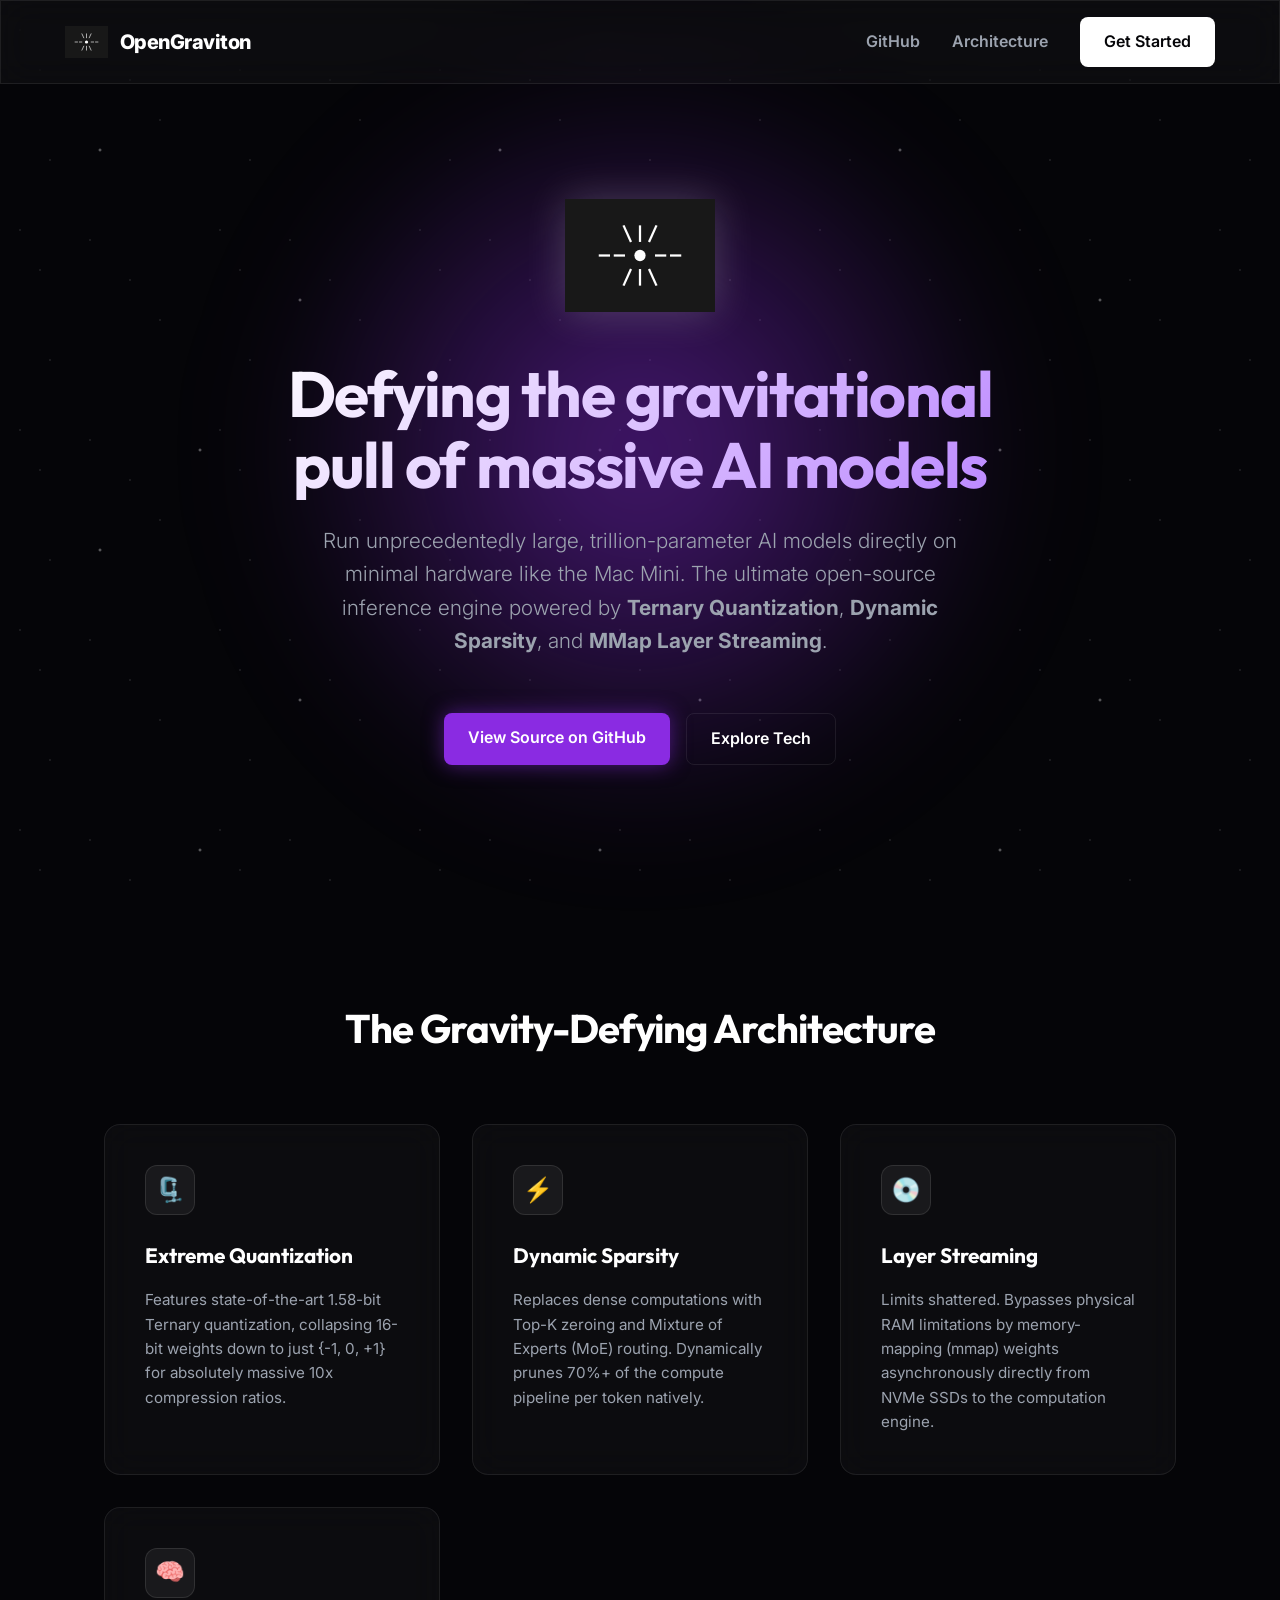
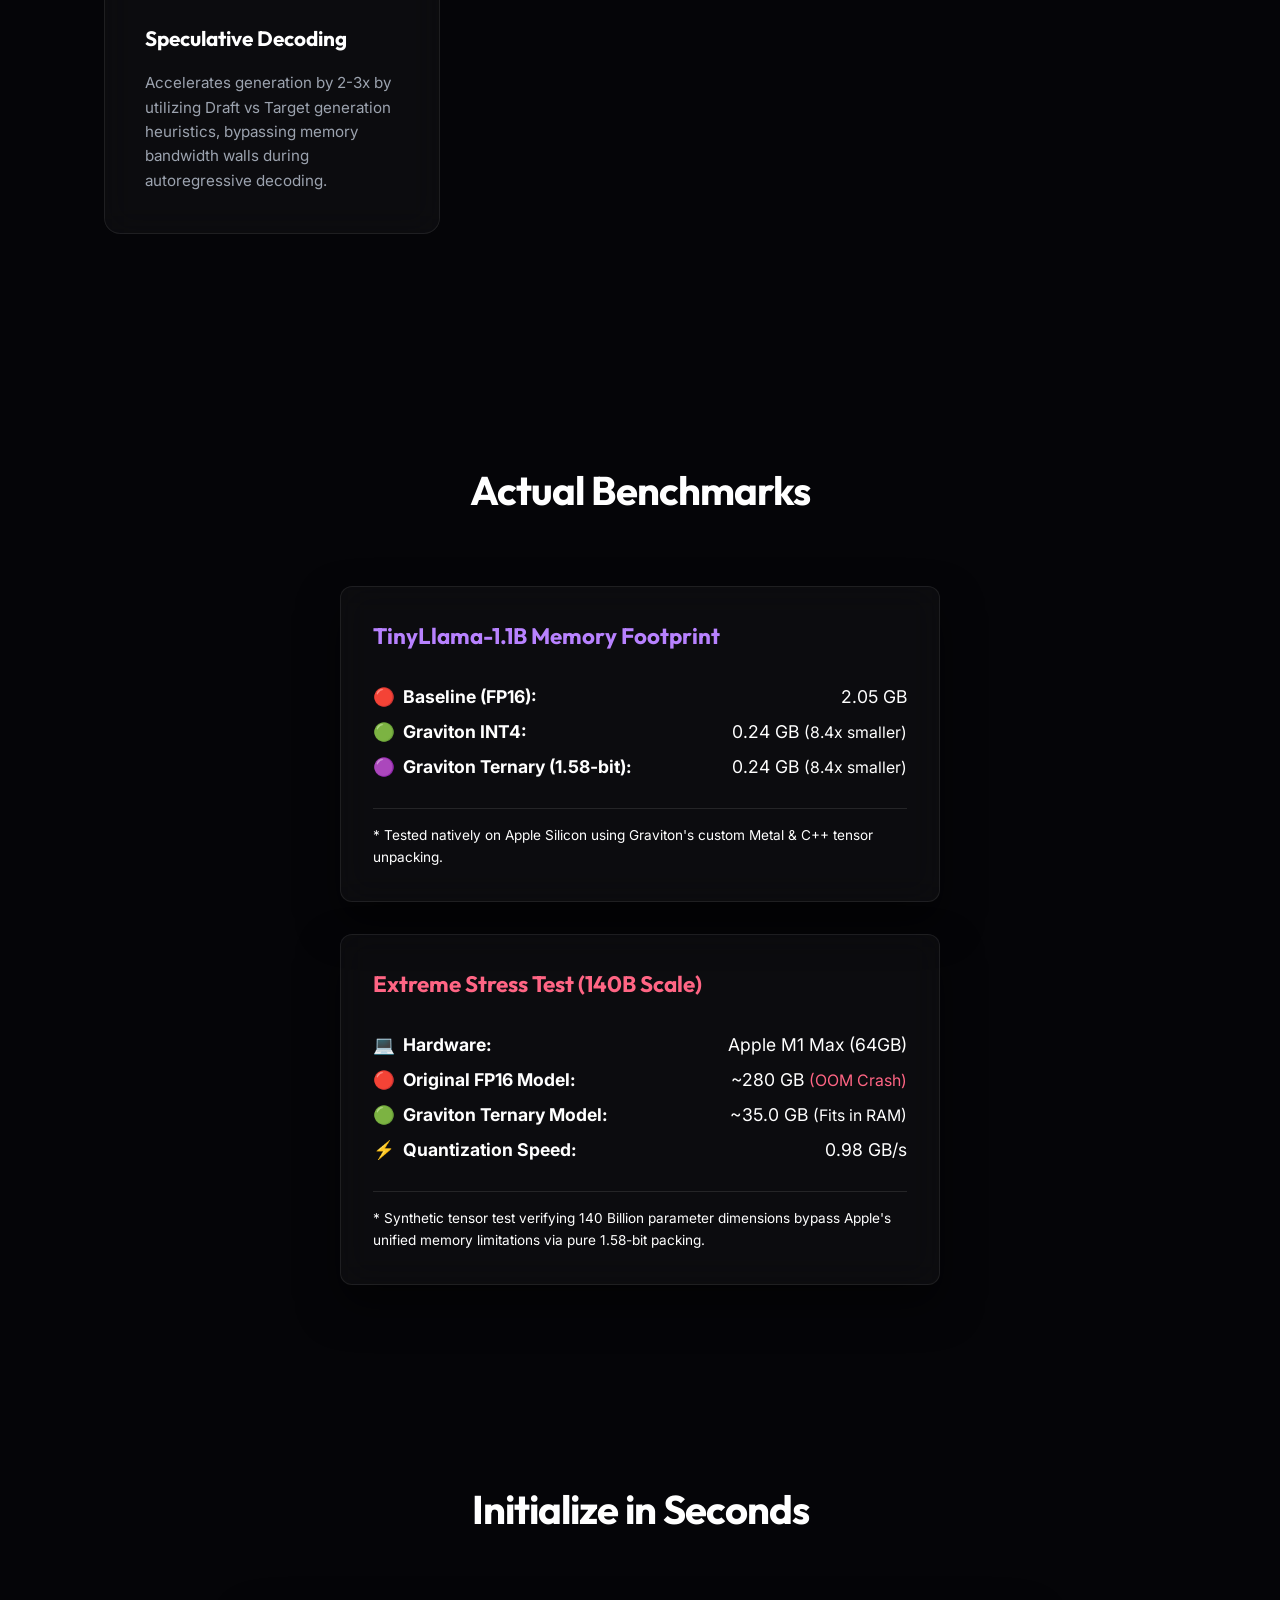
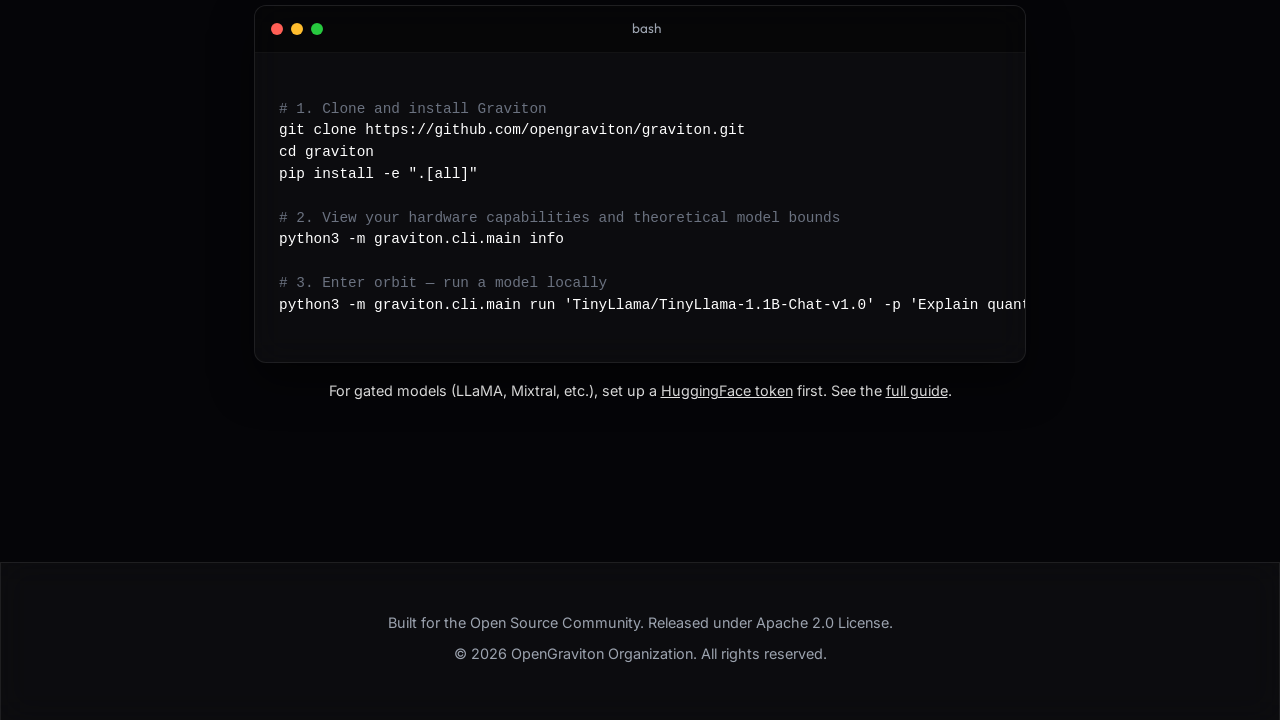
==== index.html @ f9d3e527 "fix: Correct quotation marks in model run command in index.html" ====
<!DOCTYPE html>
<html lang="en">

<head>
    <meta charset="UTF-8">
    <meta name="viewport" content="width=device-width, initial-scale=1.0">
    <meta name="description"
        content="OpenGraviton - The ultra-efficient open-source AI inference engine. Run massive models like LLaMA and Mixtral on consumer hardware like Mac Mini with 10x compression.">
    <meta name="keywords"
        content="Graviton, OpenGraviton, AI Engine, Large Language Models, Local AI, Mac Mini AI, Model Quantization, Speculative Decoding, MoE, Open Source AI">

    <!-- Open Graph / Meta -->
    <meta property="og:title" content="OpenGraviton | Defy the gravitational pull of massive AI models">
    <meta property="og:description"
        content="A state-of-the-art inference engine combining ternary quantization, layer streaming, and speculative decoding to run massive AI models directly on consumer hardware.">
    <meta property="og:type" content="website">
    <meta property="og:url" content="https://opengraviton.github.io">
    <meta property="og:image" content="https://opengraviton.github.io/assets/logo.svg">

    <!-- Twitter -->
    <meta name="twitter:card" content="summary_large_image">
    <meta name="twitter:title" content="OpenGraviton | Run Trillion Parameter Models Locally">
    <meta name="twitter:description"
        content="Ultra-efficient open-source AI inference engine. Run massive models on consumer hardware.">

    <!-- JSON-LD for AI & Search Engines -->
    <script type="application/ld+json">
    {
      "@context": "https://schema.org",
      "@type": "SoftwareApplication",
      "name": "Graviton Engine",
      "operatingSystem": "macOS, Linux",
      "applicationCategory": "DeveloperApplication",
      "description": "An open-source highly-optimized AI inference engine specializing in extreme quantization (1.58-bit ternary), dynamic sparsity, and layer streaming, allowing local execution of colossal AI models on minimal hardware.",
      "url": "https://opengraviton.github.io",
      "sourceOrganization": {
        "@type": "Organization",
        "name": "OpenGraviton",
        "url": "https://github.com/opengraviton"
      },
      "offers": {
        "@type": "Offer",
        "price": "0",
        "priceCurrency": "USD"
      }
    }
    </script>

    <title>OpenGraviton - Ultra-Efficient AI Inference Engine</title>

    <link
        href="https://fonts.googleapis.com/css2?family=Inter:wght@300;400;600;800&family=Outfit:wght@400;700;900&display=swap"
        rel="stylesheet">
    <link rel="stylesheet" href="styles.css">
</head>

<body>
    <div class="stars" id="stars1"></div>
    <div class="stars" id="stars2"></div>
    <div class="stars" id="stars3"></div>

    <nav class="navbar glassmorphism">
        <div class="nav-brand">
            <img src="assets/logo.svg" alt="Graviton Logo" class="nav-logo">
            <span>OpenGraviton</span>
        </div>
        <div class="nav-links">
            <a href="https://github.com/opengraviton/graviton" target="_blank" class="nav-link">GitHub</a>
            <a href="#features" class="nav-link">Architecture</a>
            <a href="#quickstart" class="btn btn-primary">Get Started</a>
        </div>
    </nav>

    <main>
        <section class="hero">
            <div class="hero-content">
                <div class="logo-container floating">
                    <img src="assets/logo.svg" alt="Graviton Master Logo" class="main-logo">
                </div>
                <h1 class="gradient-text">Defying the gravitational pull of massive AI models</h1>
                <p class="subtitle">
                    Run unprecedentedly large, trillion-parameter AI models directly on minimal hardware like the Mac
                    Mini. The ultimate open-source inference engine powered by <strong>Ternary Quantization</strong>,
                    <strong>Dynamic Sparsity</strong>, and <strong>MMap Layer Streaming</strong>.
                </p>
                <div class="cta-group">
                    <a href="https://github.com/opengraviton/graviton" target="_blank" class="btn btn-glow">View Source
                        on GitHub</a>
                    <a href="#features" class="btn btn-outline">Explore Tech</a>
                </div>
            </div>
        </section>

        <section id="features" class="features-section">
            <h2 class="section-title">The Gravity-Defying Architecture</h2>
            <div class="grid features-grid">

                <div class="feature-card glassmorphism hover-tilt">
                    <div class="icon-wrapper">
                        <span>🗜️</span>
                    </div>
                    <h3>Extreme Quantization</h3>
                    <p>Features state-of-the-art 1.58-bit Ternary quantization, collapsing 16-bit weights down to just
                        {-1, 0, +1} for absolutely massive 10x compression ratios.</p>
                </div>

                <div class="feature-card glassmorphism hover-tilt">
                    <div class="icon-wrapper">
                        <span>⚡</span>
                    </div>
                    <h3>Dynamic Sparsity</h3>
                    <p>Replaces dense computations with Top-K zeroing and Mixture of Experts (MoE) routing. Dynamically
                        prunes 70%+ of the compute pipeline per token natively.</p>
                </div>

                <div class="feature-card glassmorphism hover-tilt">
                    <div class="icon-wrapper">
                        <span>💿</span>
                    </div>
                    <h3>Layer Streaming</h3>
                    <p>Limits shattered. Bypasses physical RAM limitations by memory-mapping (mmap) weights
                        asynchronously directly from NVMe SSDs to the computation engine.</p>
                </div>

                <div class="feature-card glassmorphism hover-tilt">
                    <div class="icon-wrapper">
                        <span>🧠</span>
                    </div>
                    <h3>Speculative Decoding</h3>
                    <p>Accelerates generation by 2-3x by utilizing Draft vs Target generation heuristics, bypassing
                        memory bandwidth walls during autoregressive decoding.</p>
                </div>

            </div>
        </section>

        <section id="benchmarks" class="features-section" style="margin-top: 2rem;">
            <h2 class="section-title">Actual Benchmarks</h2>
            <div class="terminal-container glassmorphism"
                style="text-align: left; padding: 2rem; max-width: 600px; margin: 0 auto;">
                <h3 style="color: #b882ff; margin-bottom: 1.5rem; font-size: 1.4rem;">TinyLlama-1.1B Memory Footprint
                </h3>
                <ul style="list-style: none; padding-left: 0; font-size: 1.1rem; line-height: 2;">
                    <li><span style="display:inline-block; width: 25px;">🔴</span> <strong>Baseline (FP16):</strong>
                        <span style="float: right;">2.05 GB</span>
                    </li>
                    <li><span style="display:inline-block; width: 25px;">🟢</span> <strong>Graviton INT4:</strong> <span
                            style="float: right;">0.24 GB <span style="color: var(--primary); font-size: 0.9em;">(8.4x
                                smaller)</span></span></li>
                    <li><span style="display:inline-block; width: 25px;">🟣</span> <strong>Graviton Ternary
                            (1.58-bit):</strong> <span style="float: right;">0.24 GB <span
                                style="color: var(--primary); font-size: 0.9em;">(8.4x smaller)</span></span></li>
                </ul>
                <div
                    style="margin-top: 1.5rem; padding-top: 1rem; border-top: 1px solid rgba(255,255,255,0.1); color: var(--text-muted); font-size: 0.85rem;">
                    * Tested natively on Apple Silicon using Graviton's custom Metal & C++ tensor unpacking.
                </div>
            </div>

            <div class="terminal-container glassmorphism"
                style="text-align: left; padding: 2rem; max-width: 600px; margin: 2rem auto 0 auto;">
                <h3 style="color: #ff6584; margin-bottom: 1.5rem; font-size: 1.4rem;">Extreme Stress Test (140B Scale)
                </h3>
                <ul style="list-style: none; padding-left: 0; font-size: 1.1rem; line-height: 2;">
                    <li><span style="display:inline-block; width: 25px;">💻</span> <strong>Hardware:</strong>
                        <span style="float: right;">Apple M1 Max (64GB)</span>
                    </li>
                    <li><span style="display:inline-block; width: 25px;">🔴</span> <strong>Original FP16 Model:</strong>
                        <span style="float: right;">~280 GB <span style="color: #ff6584; font-size: 0.9em;">(OOM
                                Crash)</span></span>
                    </li>
                    <li><span style="display:inline-block; width: 25px;">🟢</span> <strong>Graviton Ternary
                            Model:</strong>
                        <span style="float: right;">~35.0 GB <span
                                style="color: var(--primary); font-size: 0.9em;">(Fits in RAM)</span></span>
                    </li>
                    <li><span style="display:inline-block; width: 25px;">⚡</span> <strong>Quantization Speed:</strong>
                        <span style="float: right;">0.98 GB/s</span>
                    </li>
                </ul>
                <div
                    style="margin-top: 1.5rem; padding-top: 1rem; border-top: 1px solid rgba(255,255,255,0.1); color: var(--text-muted); font-size: 0.85rem;">
                    * Synthetic tensor test verifying 140 Billion parameter dimensions bypass Apple's unified memory
                    limitations via pure 1.58-bit packing.
                </div>
            </div>
        </section>

        <section id="quickstart" class="quickstart-section">
            <h2 class="section-title">Initialize in Seconds</h2>
            <div class="terminal-container glassmorphism">
                <div class="terminal-header">
                    <div class="dot red"></div>
                    <div class="dot yellow"></div>
                    <div class="dot green"></div>
                    <span class="terminal-title">bash</span>
                </div>
                <div class="terminal-body">
                    <pre><code class="language-bash">
<span class="comment"># 1. Clone and install Graviton</span>
git clone https://github.com/opengraviton/graviton.git
cd graviton
pip install -e ".[all]"

<span class="comment"># 2. View your hardware capabilities and theoretical model bounds</span>
python3 -m graviton.cli.main info

<span class="comment"># 3. Enter orbit — run a model locally</span>
python3 -m graviton.cli.main run 'TinyLlama/TinyLlama-1.1B-Chat-v1.0' -p 'Explain quantum gravity'
                    </code></pre>
                </div>
            </div>
            <p style="color: var(--text-muted); font-size: 0.9rem; margin-top: 1rem; text-align: center;">
                For gated models (LLaMA, Mixtral, etc.), set up a
                <a href="https://huggingface.co/settings/tokens" target="_blank" style="color: var(--primary);">HuggingFace token</a>
                first. See the
                <a href="https://github.com/opengraviton/graviton#huggingface-setup-for-downloading-models" target="_blank" style="color: var(--primary);">full guide</a>.
            </p>
        </section>
    </main>

    <footer class="glassmorphism">
        <p>Built for the Open Source Community. Released under Apache 2.0 License.</p>
        <p>&copy; 2026 OpenGraviton Organization. All rights reserved.</p>
    </footer>

    <script>
        // Simple tilt effect for feature cards
        document.querySelectorAll('.hover-tilt').forEach(card => {
            card.addEventListener('mousemove', e => {
                const rect = card.getBoundingClientRect();
                const x = e.clientX - rect.left;
                const y = e.clientY - rect.top;

                const centerX = rect.width / 2;
                const centerY = rect.height / 2;

                const rotateX = ((y - centerY) / centerY) * -5;
                const rotateY = ((x - centerX) / centerX) * 5;

                card.style.transform = `perspective(1000px) rotateX(${rotateX}deg) rotateY(${rotateY}deg) scale3d(1.02, 1.02, 1.02)`;
            });

            card.addEventListener('mouseleave', () => {
                card.style.transform = `perspective(1000px) rotateX(0deg) rotateY(0deg) scale3d(1, 1, 1)`;
            });
        });
    </script>
</body>

</html>
---- styles.css ----
:root {
    --bg-color: #050508;
    --text-primary: #FFFFFF;
    --text-secondary: #9CA3AF;
    --accent-glow: rgba(138, 43, 226, 0.5); /* Deep purple/space accent */
    --accent-color: #8A2BE2;
    --accent-light: #B882FF;
    --card-bg: rgba(255, 255, 255, 0.03);
    --card-border: rgba(255, 255, 255, 0.08);
}

* {
    margin: 0;
    padding: 0;
    box-sizing: border-box;
    scroll-behavior: smooth;
}

body {
    background-color: var(--bg-color);
    color: var(--text-primary);
    font-family: 'Inter', sans-serif;
    line-height: 1.6;
    overflow-x: hidden;
    position: relative;
}

/* --- Space Background Effects --- */
.stars {
    position: fixed;
    top: 0;
    left: 0;
    width: 100vw;
    height: 100vh;
    z-index: -1;
    pointer-events: none;
}

/* Generating a CSS-only starfield based on box-shadows is typically done via preprocessors, 
   but we'll use a radial gradient fallback for simplicity and performance */
#stars1 {
    background: radial-gradient(1px 1px at 20px 30px, #ffffff, rgba(0,0,0,0)),
                radial-gradient(1px 1px at 40px 70px, #ffffff, rgba(0,0,0,0)),
                radial-gradient(1px 1px at 50px 160px, #ffffff, rgba(0,0,0,0)),
                radial-gradient(1px 1px at 90px 40px, #ffffff, rgba(0,0,0,0)),
                radial-gradient(1px 1px at 130px 80px, #ffffff, rgba(0,0,0,0)),
                radial-gradient(1px 1px at 160px 120px, #ffffff, rgba(0,0,0,0));
    background-repeat: repeat;
    background-size: 200px 200px;
    animation: drift 100s linear infinite;
    opacity: 0.3;
}

#stars2 {
    background: radial-gradient(2px 2px at 100px 150px, #ffffff, rgba(0,0,0,0)),
                radial-gradient(2px 2px at 200px 50px, #ffffff, rgba(0,0,0,0)),
                radial-gradient(2px 2px at 300px 300px, #ffffff, rgba(0,0,0,0));
    background-repeat: repeat;
    background-size: 400px 400px;
    animation: drift 150s linear infinite;
    opacity: 0.5;
}

@keyframes drift {
    from { transform: translateY(0); }
    to { transform: translateY(-500px); }
}

/* --- Utilities --- */
.glassmorphism {
    background: var(--card-bg);
    backdrop-filter: blur(16px);
    -webkit-backdrop-filter: blur(16px);
    border: 1px solid var(--card-border);
}

.gradient-text {
    background: linear-gradient(135deg, #FFFFFF 0%, var(--accent-light) 100%);
    -webkit-background-clip: text;
    -webkit-text-fill-color: transparent;
    background-clip: text;
}

h1, h2, h3, .terminal-title {
    font-family: 'Outfit', sans-serif;
}

/* --- Navbar --- */
.navbar {
    position: fixed;
    top: 0;
    width: 100%;
    padding: 1rem 5%;
    display: flex;
    justify-content: space-between;
    align-items: center;
    z-index: 1000;
    border-bottom: 1px solid var(--card-border);
}

.nav-brand {
    display: flex;
    align-items: center;
    gap: 0.75rem;
    font-size: 1.25rem;
    font-weight: 800;
    letter-spacing: -0.5px;
}

.nav-logo {
    height: 32px;
    width: auto;
}

.nav-links {
    display: flex;
    gap: 2rem;
    align-items: center;
}

.nav-link {
    color: var(--text-secondary);
    text-decoration: none;
    font-weight: 600;
    transition: color 0.3s;
}

.nav-link:hover {
    color: var(--text-primary);
}

/* --- Buttons --- */
.btn {
    display: inline-flex;
    padding: 0.75rem 1.5rem;
    border-radius: 8px;
    text-decoration: none;
    font-weight: 600;
    transition: all 0.3s ease;
    cursor: pointer;
    border: none;
    font-family: 'Inter', sans-serif;
}

.btn-primary {
    background: var(--text-primary);
    color: var(--bg-color);
}

.btn-primary:hover {
    background: #e0e0e0;
    transform: translateY(-2px);
}

.btn-glow {
    background: var(--accent-color);
    color: white;
    box-shadow: 0 0 20px var(--accent-glow);
}

.btn-glow:hover {
    background: var(--accent-light);
    box-shadow: 0 0 30px var(--accent-glow);
    transform: translateY(-2px);
}

.btn-outline {
    background: transparent;
    border: 1px solid var(--card-border);
    color: var(--text-primary);
}

.btn-outline:hover {
    background: var(--card-bg);
    border-color: var(--text-primary);
}

/* --- Hero Section --- */
.hero {
    min-height: 100vh;
    display: flex;
    align-items: center;
    justify-content: center;
    text-align: center;
    padding: 6rem 5% 2rem;
    position: relative;
}

/* Subtle underlying glow in hero */
.hero::before {
    content: '';
    position: absolute;
    top: 50%;
    left: 50%;
    transform: translate(-50%, -50%);
    width: 60vw;
    height: 60vw;
    background: radial-gradient(circle, var(--accent-glow) 0%, rgba(0,0,0,0) 70%);
    z-index: -1;
    filter: blur(60px);
}

.hero-content {
    max-width: 800px;
    display: flex;
    flex-direction: column;
    align-items: center;
    gap: 1.5rem;
}

.logo-container {
    margin-bottom: 1rem;
}

.main-logo {
    width: 150px;
    height: auto;
    filter: drop-shadow(0 0 20px rgba(255,255,255,0.2));
}

.floating {
    animation: float 6s ease-in-out infinite;
}

@keyframes float {
    0% { transform: translateY(0px) rotate(0deg); }
    50% { transform: translateY(-15px) rotate(2deg); }
    100% { transform: translateY(0px) rotate(0deg); }
}

.hero h1 {
    font-size: clamp(2.5rem, 5vw, 4.5rem);
    line-height: 1.1;
    letter-spacing: -1.5px;
}

.subtitle {
    font-size: clamp(1.1rem, 2vw, 1.3rem);
    color: var(--text-secondary);
    max-width: 650px;
    font-weight: 300;
}

.cta-group {
    display: flex;
    gap: 1rem;
    margin-top: 2rem;
}

/* --- Features Section --- */
.features-section {
    padding: 6rem 5%;
    max-width: 1200px;
    margin: 0 auto;
}

.section-title {
    text-align: center;
    font-size: 2.5rem;
    margin-bottom: 4rem;
    letter-spacing: -1px;
}

.grid {
    display: grid;
    grid-template-columns: repeat(auto-fit, minmax(280px, 1fr));
    gap: 2rem;
}

.feature-card {
    padding: 2.5rem;
    border-radius: 16px;
    transition: transform 0.2s ease-out;
    transform-style: preserve-3d;
}

.icon-wrapper {
    width: 50px;
    height: 50px;
    border-radius: 12px;
    background: rgba(255, 255, 255, 0.05);
    display: flex;
    align-items: center;
    justify-content: center;
    font-size: 1.5rem;
    margin-bottom: 1.5rem;
    box-shadow: inset 0 0 0 1px rgba(255, 255, 255, 0.1);
}

.feature-card h3 {
    font-size: 1.3rem;
    margin-bottom: 1rem;
}

.feature-card p {
    color: var(--text-secondary);
    font-size: 0.95rem;
}

/* --- Quickstart Section --- */
.quickstart-section {
    padding: 6rem 5%;
    max-width: 900px;
    margin: 0 auto;
}

.terminal-container {
    border-radius: 12px;
    overflow: hidden;
    box-shadow: 0 20px 40px rgba(0, 0, 0, 0.5);
}

.terminal-header {
    background: rgba(0, 0, 0, 0.5);
    padding: 0.75rem 1rem;
    display: flex;
    align-items: center;
    gap: 0.5rem;
    border-bottom: 1px solid rgba(255, 255, 255, 0.05);
}

.dot {
    width: 12px;
    height: 12px;
    border-radius: 50%;
}

.dot.red { background: #ff5f56; }
.dot.yellow { background: #ffbd2e; }
.dot.green { background: #27c93f; }

.terminal-title {
    color: var(--text-secondary);
    font-size: 0.85rem;
    margin-left: auto;
    margin-right: auto;
    transform: translateX(-24px); /* offset dots */
}

.terminal-body {
    padding: 1.5rem;
    overflow-x: auto;
}

pre {
    margin: 0;
}

code {
    font-family: 'Menlo', 'Monaco', 'Courier New', monospace;
    font-size: 0.9rem;
    line-height: 1.5;
}

code .comment {
    color: #6B7280;
}

/* --- Footer --- */
footer {
    padding: 3rem 5%;
    text-align: center;
    color: var(--text-secondary);
    font-size: 0.9rem;
    margin-top: 4rem;
    border-top: 1px solid var(--card-border);
}

footer p {
    margin-bottom: 0.5rem;
}

/* --- Responsive --- */
@media (max-width: 768px) {
    .nav-links {
        display: none; /* simple mobile handling */
    }
    
    .cta-group {
        flex-direction: column;
        width: 100%;
        max-width: 300px;
    }
    
    .btn {
        width: 100%;
        justify-content: center;
    }
}
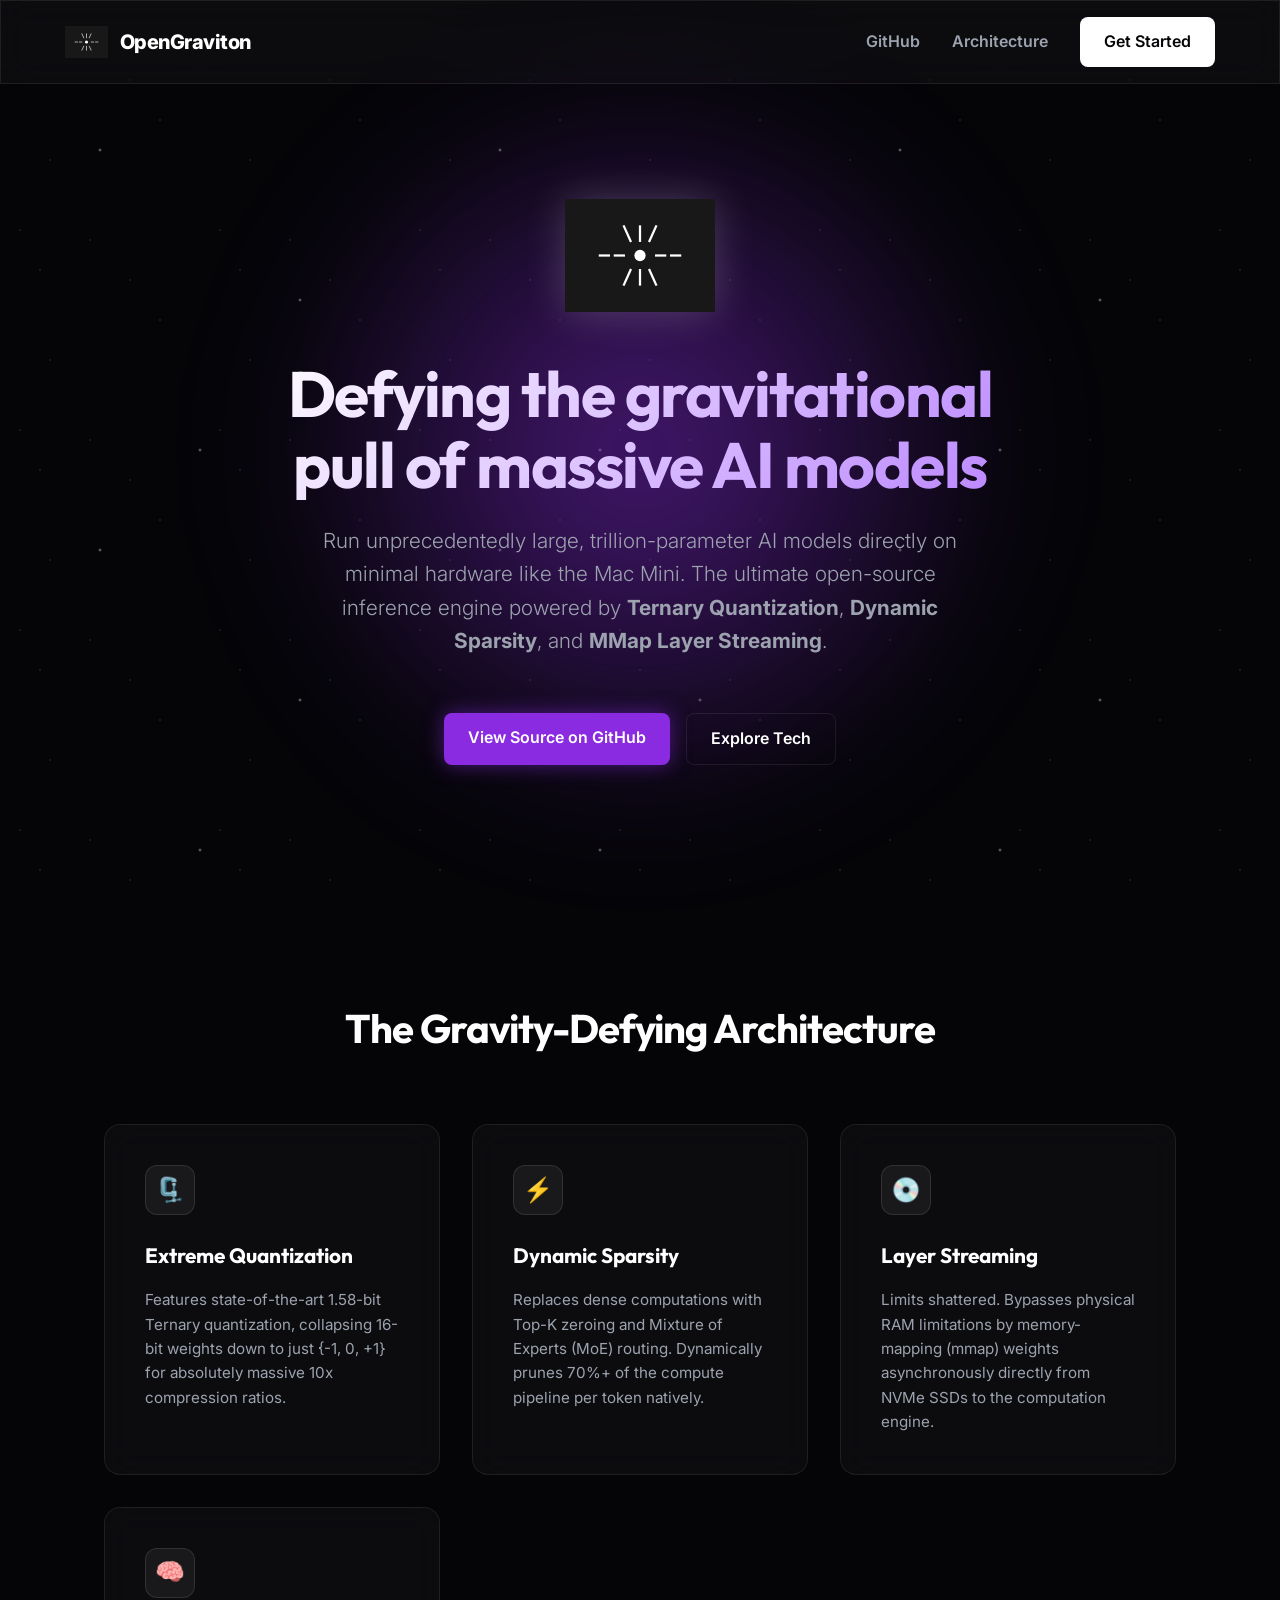
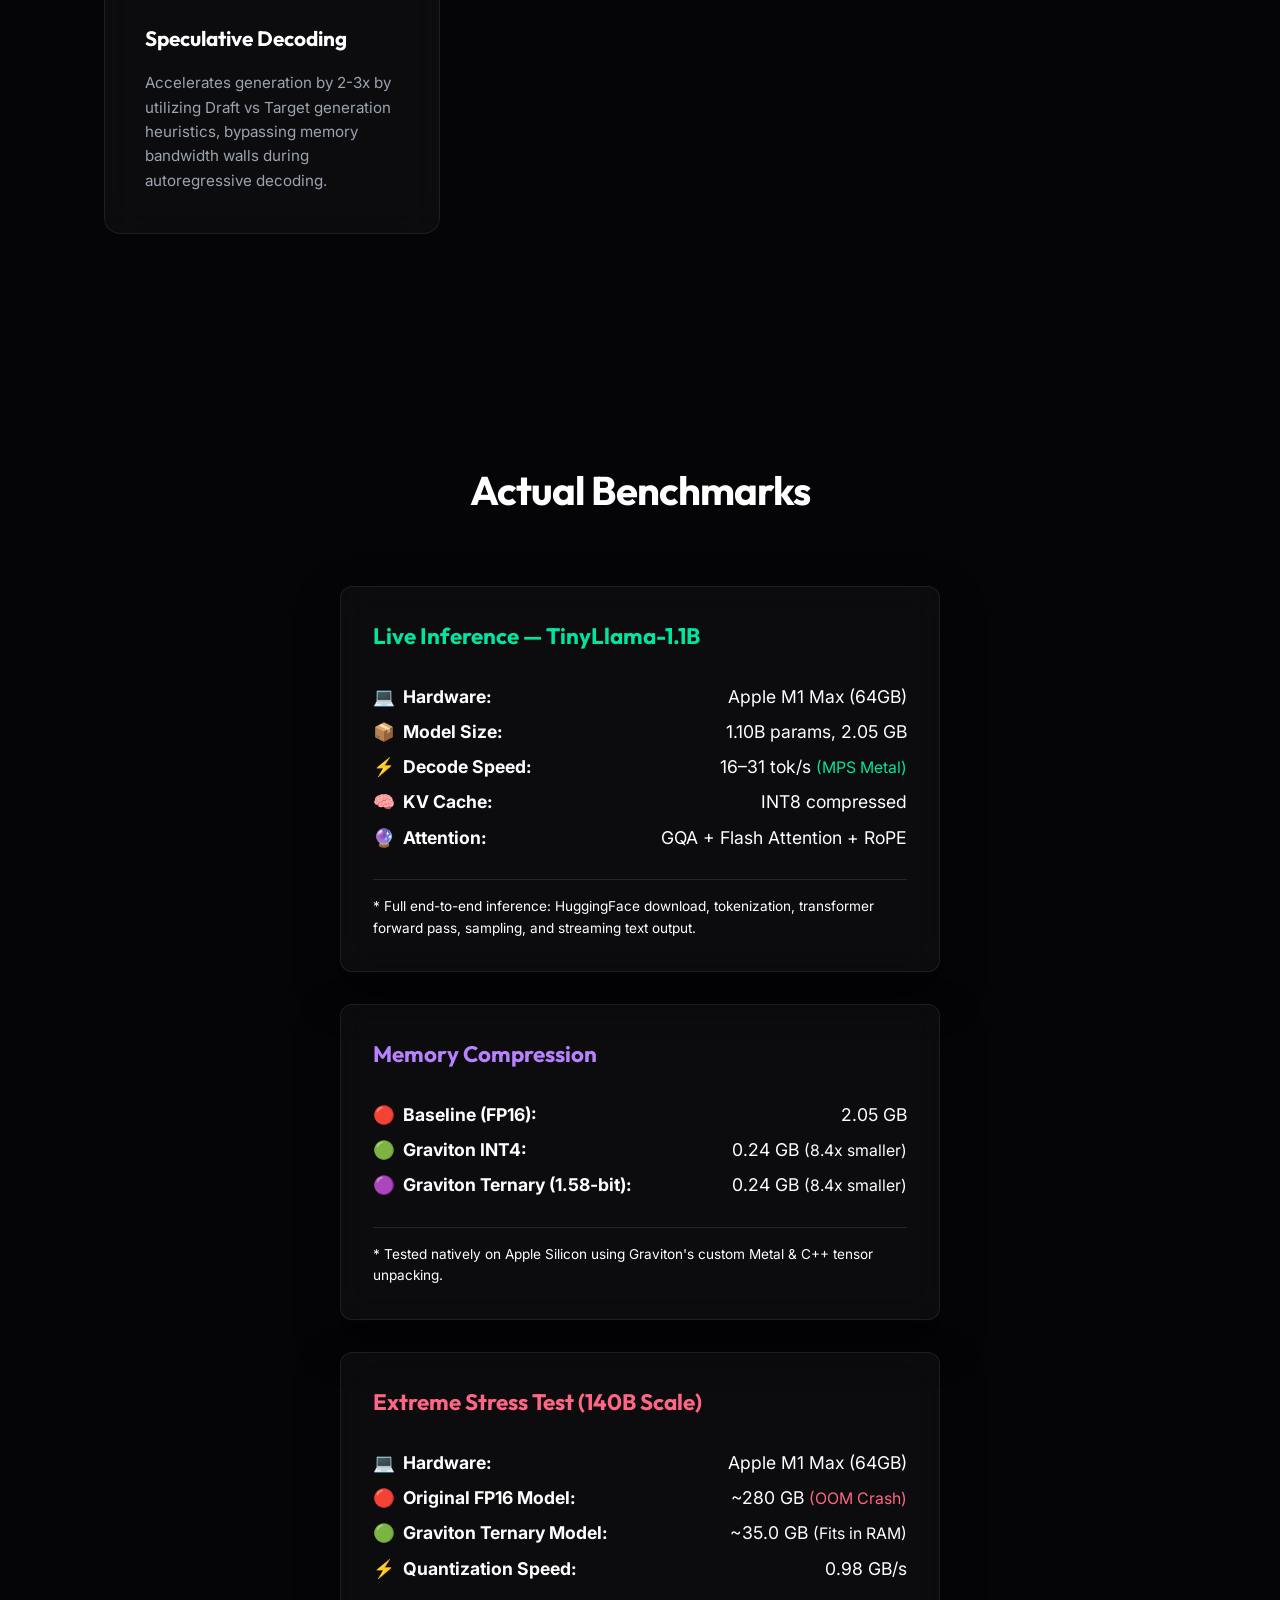
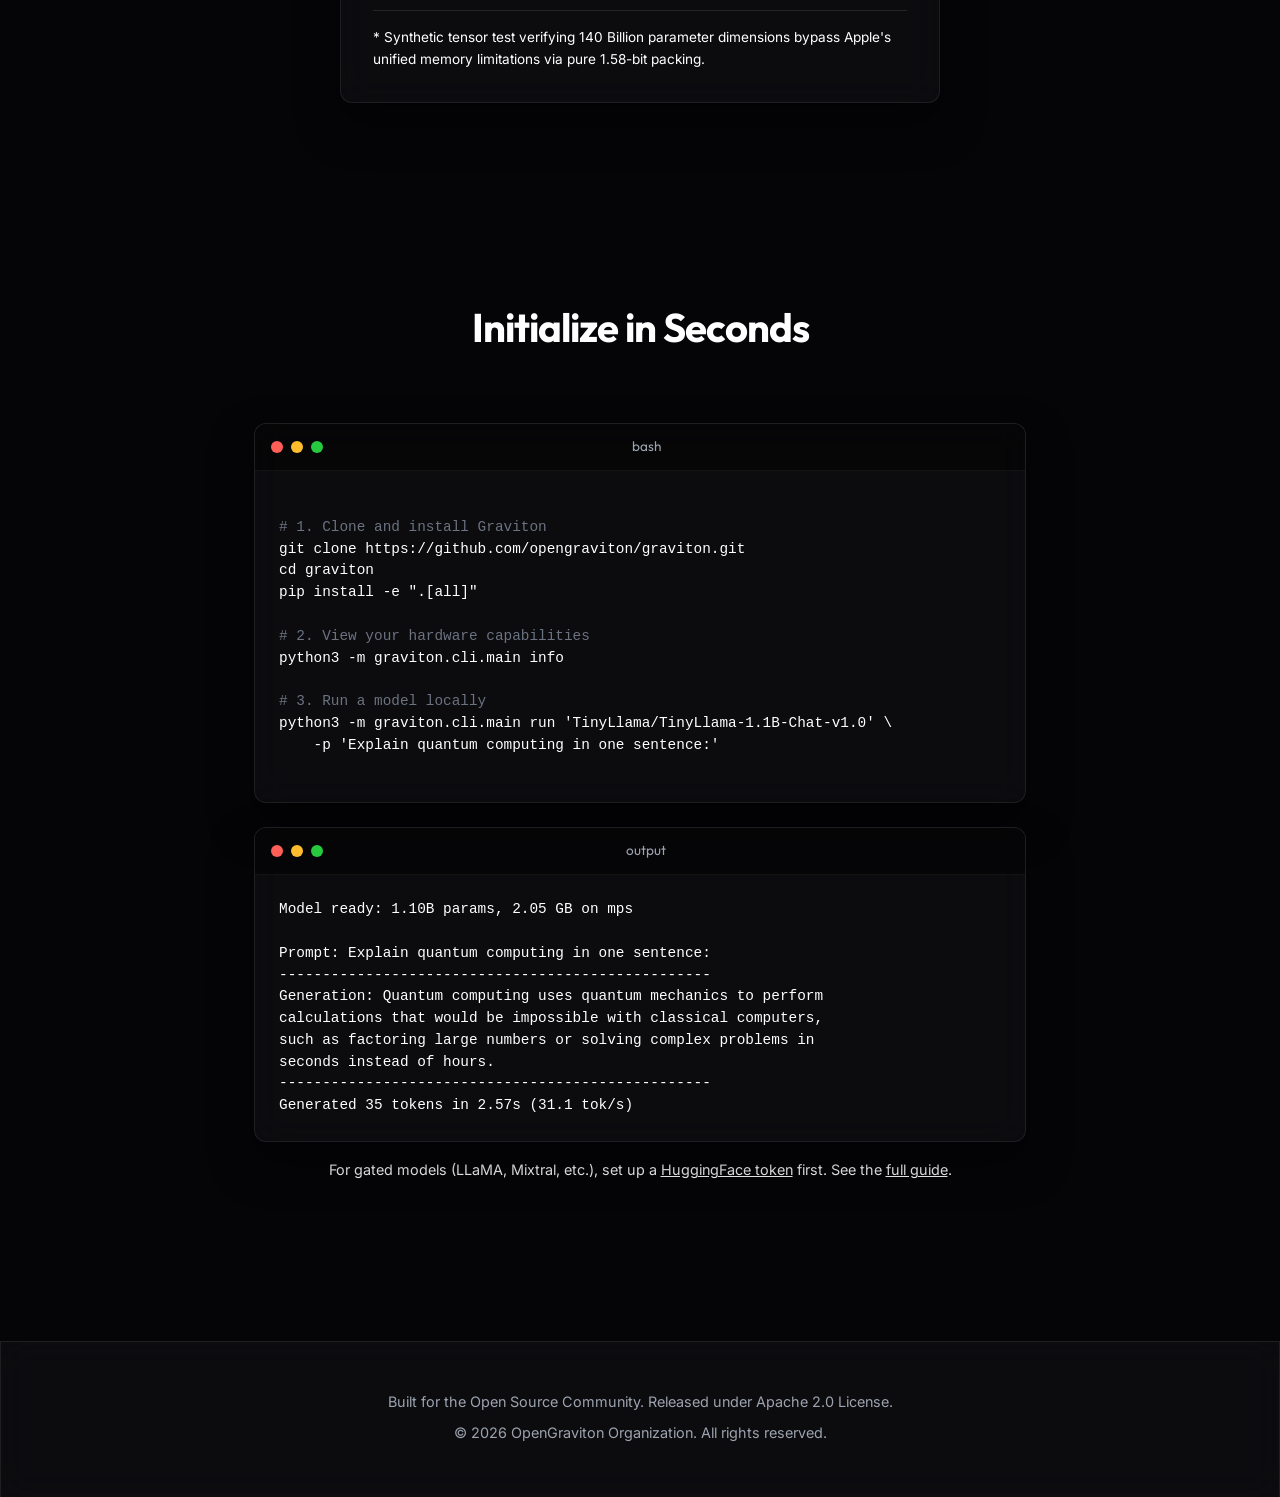
==== commit 1be779c3: "feat: Enhance benchmarks section with detailed live inference data for TinyLlama-1.1B and update mod" ====
--- a/index.html
+++ b/index.html
@@ -136,10 +136,36 @@
 
         <section id="benchmarks" class="features-section" style="margin-top: 2rem;">
             <h2 class="section-title">Actual Benchmarks</h2>
+
             <div class="terminal-container glassmorphism"
                 style="text-align: left; padding: 2rem; max-width: 600px; margin: 0 auto;">
-                <h3 style="color: #b882ff; margin-bottom: 1.5rem; font-size: 1.4rem;">TinyLlama-1.1B Memory Footprint
-                </h3>
+                <h3 style="color: #00e5a0; margin-bottom: 1.5rem; font-size: 1.4rem;">Live Inference — TinyLlama-1.1B</h3>
+                <ul style="list-style: none; padding-left: 0; font-size: 1.1rem; line-height: 2;">
+                    <li><span style="display:inline-block; width: 25px;">💻</span> <strong>Hardware:</strong>
+                        <span style="float: right;">Apple M1 Max (64GB)</span>
+                    </li>
+                    <li><span style="display:inline-block; width: 25px;">📦</span> <strong>Model Size:</strong>
+                        <span style="float: right;">1.10B params, 2.05 GB</span>
+                    </li>
+                    <li><span style="display:inline-block; width: 25px;">⚡</span> <strong>Decode Speed:</strong>
+                        <span style="float: right;">16–31 tok/s <span style="color: #00e5a0; font-size: 0.9em;">(MPS Metal)</span></span>
+                    </li>
+                    <li><span style="display:inline-block; width: 25px;">🧠</span> <strong>KV Cache:</strong>
+                        <span style="float: right;">INT8 compressed</span>
+                    </li>
+                    <li><span style="display:inline-block; width: 25px;">🔮</span> <strong>Attention:</strong>
+                        <span style="float: right;">GQA + Flash Attention + RoPE</span>
+                    </li>
+                </ul>
+                <div
+                    style="margin-top: 1.5rem; padding-top: 1rem; border-top: 1px solid rgba(255,255,255,0.1); color: var(--text-muted); font-size: 0.85rem;">
+                    * Full end-to-end inference: HuggingFace download, tokenization, transformer forward pass, sampling, and streaming text output.
+                </div>
+            </div>
+
+            <div class="terminal-container glassmorphism"
+                style="text-align: left; padding: 2rem; max-width: 600px; margin: 2rem auto 0 auto;">
+                <h3 style="color: #b882ff; margin-bottom: 1.5rem; font-size: 1.4rem;">Memory Compression</h3>
                 <ul style="list-style: none; padding-left: 0; font-size: 1.1rem; line-height: 2;">
                     <li><span style="display:inline-block; width: 25px;">🔴</span> <strong>Baseline (FP16):</strong>
                         <span style="float: right;">2.05 GB</span>
@@ -202,14 +228,37 @@
 cd graviton
 pip install -e ".[all]"
 
-<span class="comment"># 2. View your hardware capabilities and theoretical model bounds</span>
+<span class="comment"># 2. View your hardware capabilities</span>
 python3 -m graviton.cli.main info
 
-<span class="comment"># 3. Enter orbit — run a model locally</span>
-python3 -m graviton.cli.main run 'TinyLlama/TinyLlama-1.1B-Chat-v1.0' -p 'Explain quantum gravity'
+<span class="comment"># 3. Run a model locally</span>
+python3 -m graviton.cli.main run 'TinyLlama/TinyLlama-1.1B-Chat-v1.0' \
+    -p 'Explain quantum computing in one sentence:'
                     </code></pre>
                 </div>
             </div>
+
+            <div class="terminal-container glassmorphism" style="margin-top: 1.5rem;">
+                <div class="terminal-header">
+                    <div class="dot red"></div>
+                    <div class="dot yellow"></div>
+                    <div class="dot green"></div>
+                    <span class="terminal-title">output</span>
+                </div>
+                <div class="terminal-body">
+                    <pre><code>Model ready: 1.10B params, 2.05 GB on mps
+
+Prompt: Explain quantum computing in one sentence:
+--------------------------------------------------
+Generation: Quantum computing uses quantum mechanics to perform
+calculations that would be impossible with classical computers,
+such as factoring large numbers or solving complex problems in
+seconds instead of hours.
+--------------------------------------------------
+Generated 35 tokens in 2.57s (31.1 tok/s)</code></pre>
+                </div>
+            </div>
+
             <p style="color: var(--text-muted); font-size: 0.9rem; margin-top: 1rem; text-align: center;">
                 For gated models (LLaMA, Mixtral, etc.), set up a
                 <a href="https://huggingface.co/settings/tokens" target="_blank" style="color: var(--primary);">HuggingFace token</a>
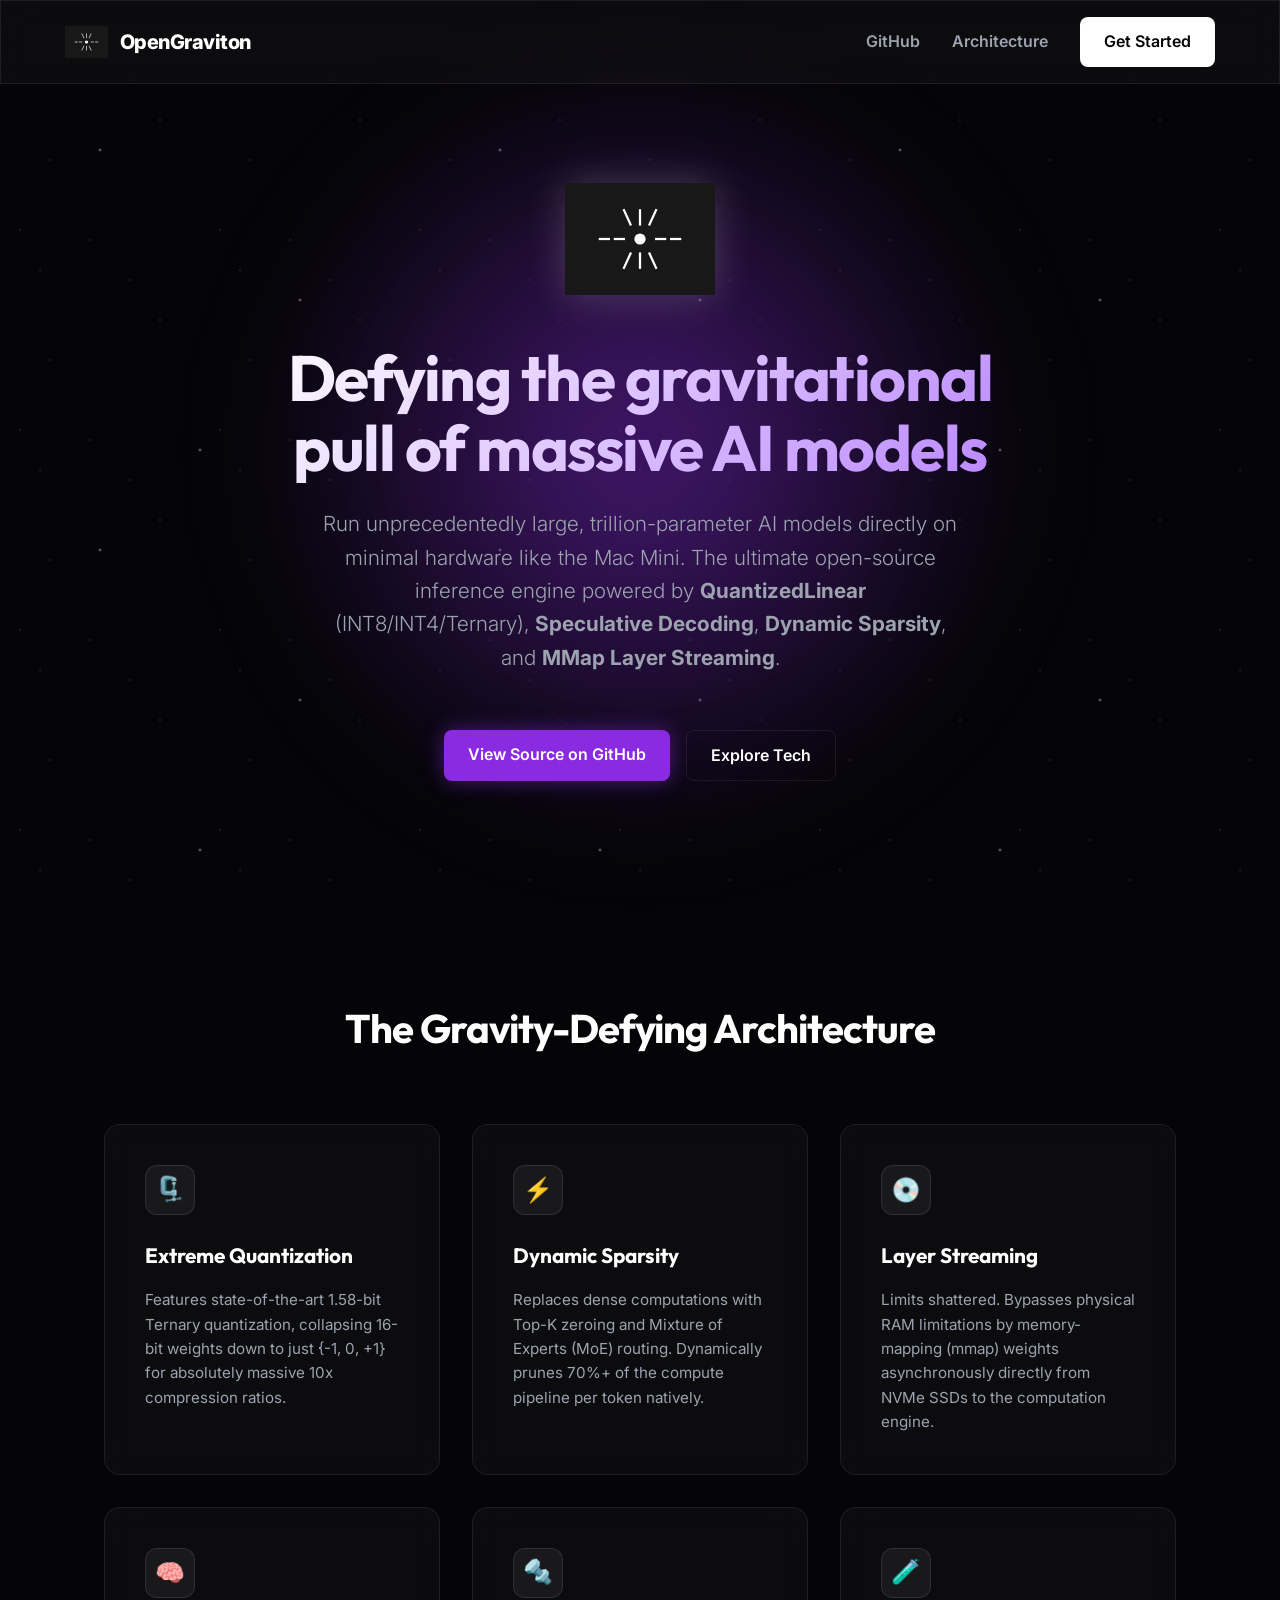
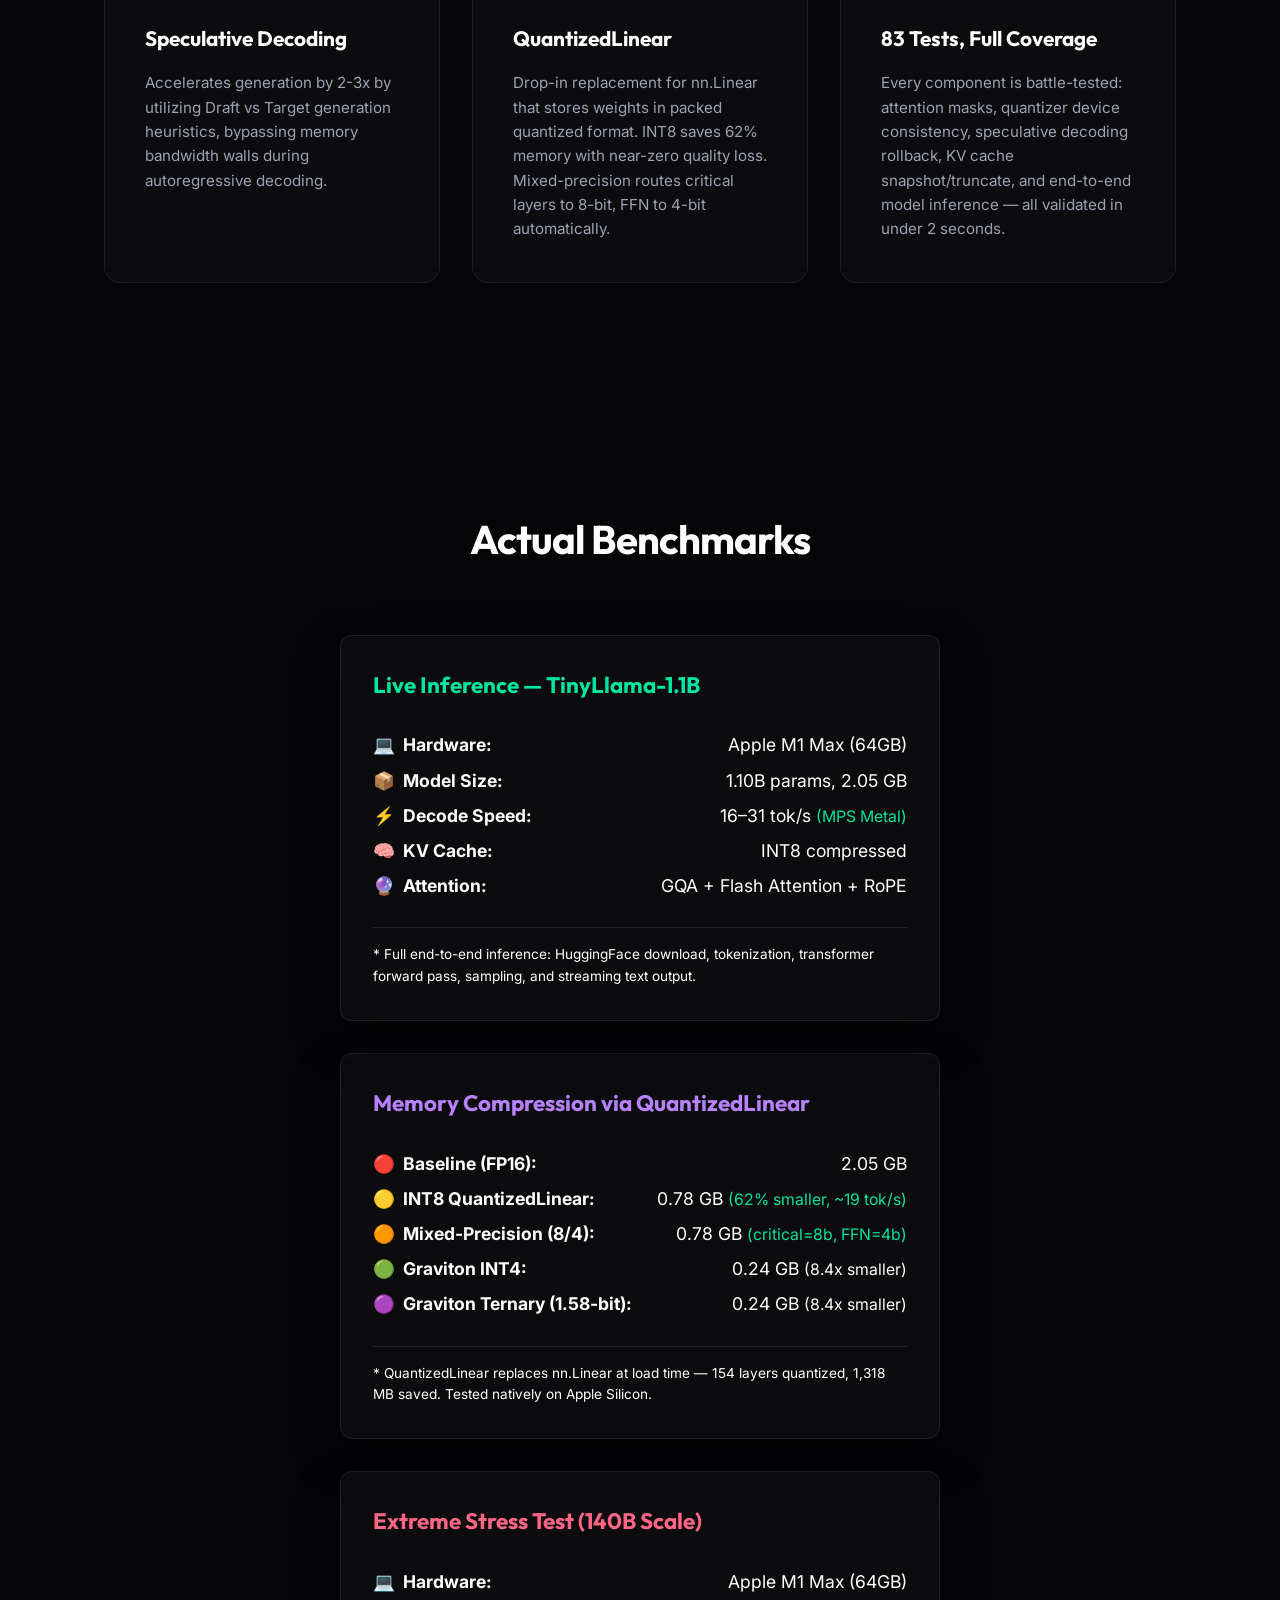
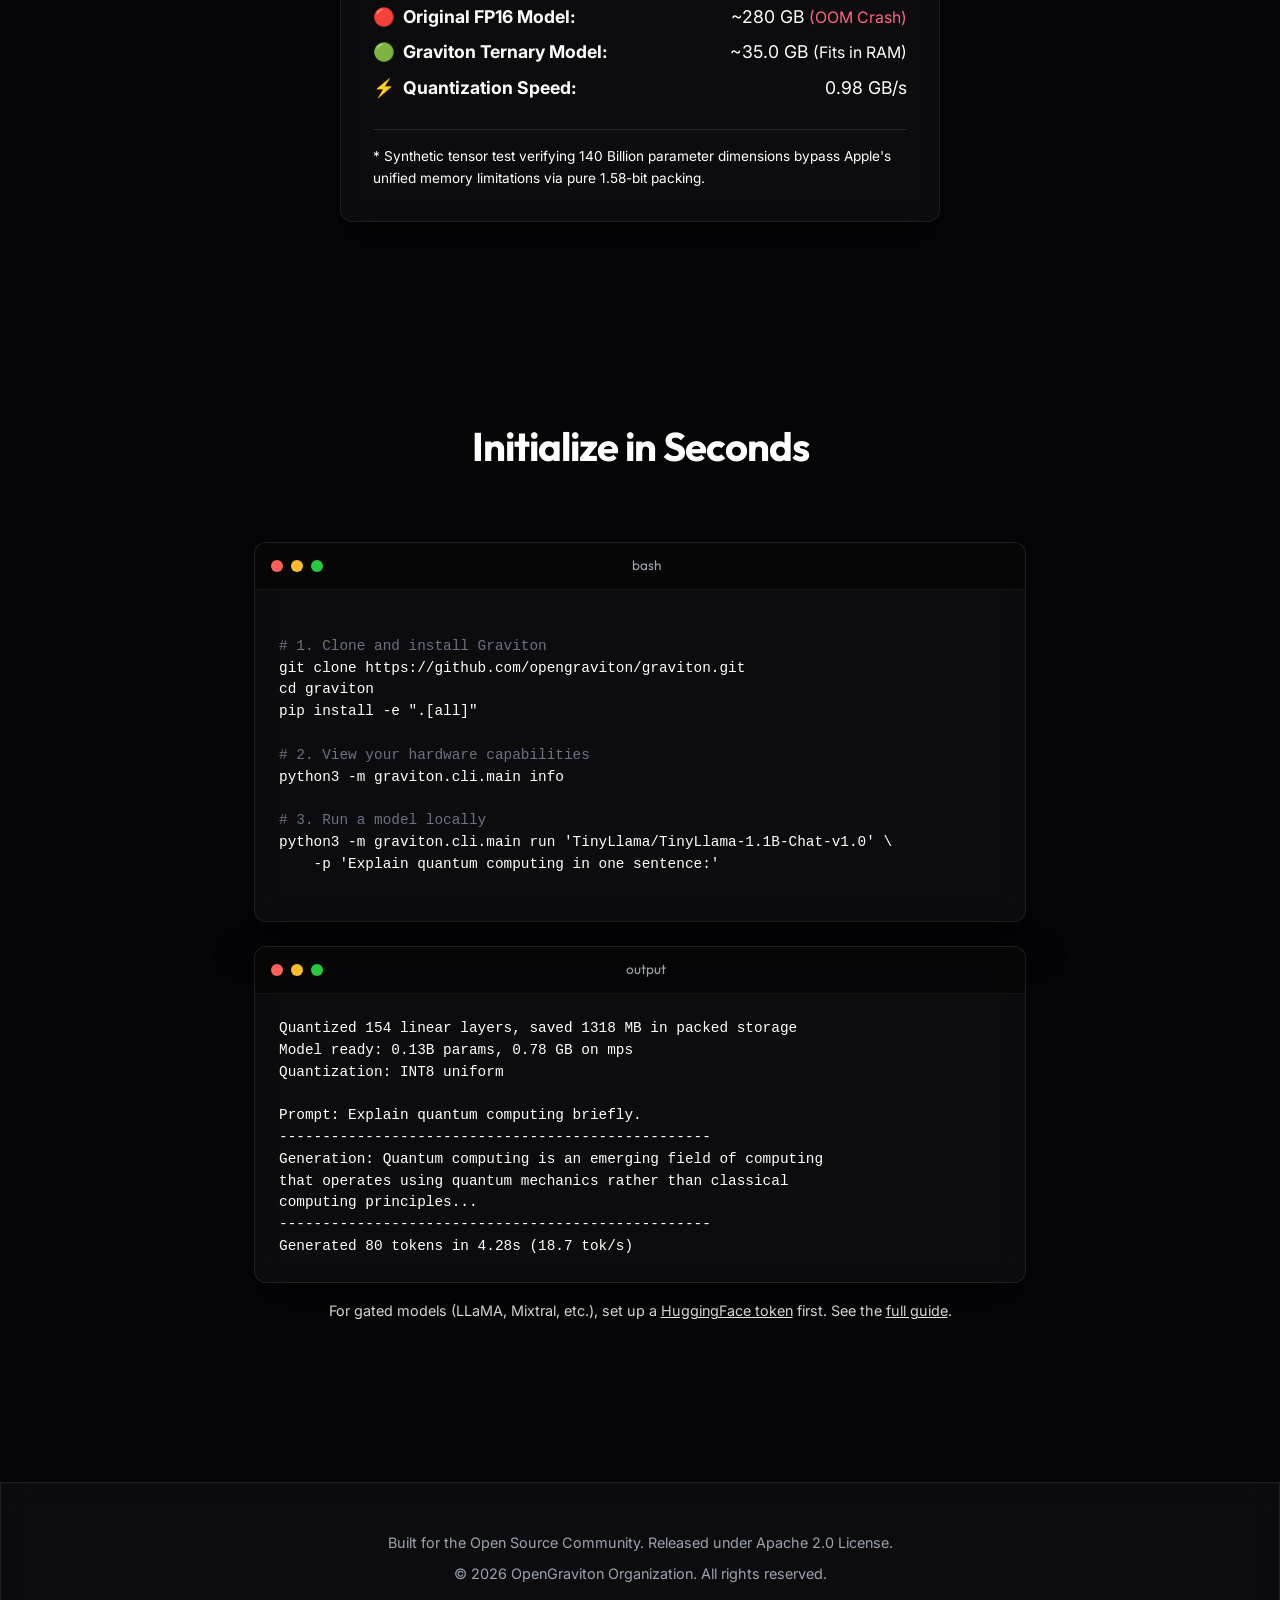
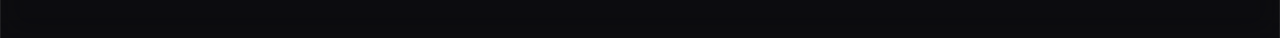
==== commit 95594c3a: "feat: Revise meta descriptions and enhance feature highlights in index.html for improved clarity and" ====
--- a/index.html
+++ b/index.html
@@ -5,14 +5,14 @@
     <meta charset="UTF-8">
     <meta name="viewport" content="width=device-width, initial-scale=1.0">
     <meta name="description"
-        content="OpenGraviton - The ultra-efficient open-source AI inference engine. Run massive models like LLaMA and Mixtral on consumer hardware like Mac Mini with 10x compression.">
+        content="OpenGraviton - Ultra-efficient open-source AI inference engine. Run massive models on consumer hardware with QuantizedLinear (INT8/INT4/Ternary), speculative decoding, dynamic sparsity, and layer streaming. 83 tests, battle-tested.">
     <meta name="keywords"
-        content="Graviton, OpenGraviton, AI Engine, Large Language Models, Local AI, Mac Mini AI, Model Quantization, Speculative Decoding, MoE, Open Source AI">
+        content="Graviton, OpenGraviton, AI Engine, Large Language Models, Local AI, Mac Mini AI, Model Quantization, QuantizedLinear, Mixed Precision, Speculative Decoding, Layer Skip, KV Cache Compression, MoE, Open Source AI, Ternary Quantization">
 
     <!-- Open Graph / Meta -->
     <meta property="og:title" content="OpenGraviton | Defy the gravitational pull of massive AI models">
     <meta property="og:description"
-        content="A state-of-the-art inference engine combining ternary quantization, layer streaming, and speculative decoding to run massive AI models directly on consumer hardware.">
+        content="A state-of-the-art inference engine combining QuantizedLinear (INT8/INT4/Ternary), mixed-precision quantization, speculative decoding with layer-skip, and dynamic sparsity to run massive AI models on consumer hardware.">
     <meta property="og:type" content="website">
     <meta property="og:url" content="https://opengraviton.github.io">
     <meta property="og:image" content="https://opengraviton.github.io/assets/logo.svg">
@@ -31,7 +31,7 @@
       "name": "Graviton Engine",
       "operatingSystem": "macOS, Linux",
       "applicationCategory": "DeveloperApplication",
-      "description": "An open-source highly-optimized AI inference engine specializing in extreme quantization (1.58-bit ternary), dynamic sparsity, and layer streaming, allowing local execution of colossal AI models on minimal hardware.",
+      "description": "An open-source highly-optimized AI inference engine featuring QuantizedLinear (INT8/INT4/1.58-bit ternary), mixed-precision quantization, speculative decoding with layer-skip, dynamic sparsity, and layer streaming — enabling local execution of colossal AI models on minimal hardware. Battle-tested with 83 automated tests.",
       "url": "https://opengraviton.github.io",
       "sourceOrganization": {
         "@type": "Organization",
@@ -80,8 +80,8 @@
                 <h1 class="gradient-text">Defying the gravitational pull of massive AI models</h1>
                 <p class="subtitle">
                     Run unprecedentedly large, trillion-parameter AI models directly on minimal hardware like the Mac
-                    Mini. The ultimate open-source inference engine powered by <strong>Ternary Quantization</strong>,
-                    <strong>Dynamic Sparsity</strong>, and <strong>MMap Layer Streaming</strong>.
+                    Mini. The ultimate open-source inference engine powered by <strong>QuantizedLinear</strong> (INT8/INT4/Ternary),
+                    <strong>Speculative Decoding</strong>, <strong>Dynamic Sparsity</strong>, and <strong>MMap Layer Streaming</strong>.
                 </p>
                 <div class="cta-group">
                     <a href="https://github.com/opengraviton/graviton" target="_blank" class="btn btn-glow">View Source
@@ -129,6 +129,22 @@
                     <h3>Speculative Decoding</h3>
                     <p>Accelerates generation by 2-3x by utilizing Draft vs Target generation heuristics, bypassing
                         memory bandwidth walls during autoregressive decoding.</p>
+                </div>
+
+                <div class="feature-card glassmorphism hover-tilt">
+                    <div class="icon-wrapper">
+                        <span>🔩</span>
+                    </div>
+                    <h3>QuantizedLinear</h3>
+                    <p>Drop-in replacement for nn.Linear that stores weights in packed quantized format. INT8 saves 62% memory with near-zero quality loss. Mixed-precision routes critical layers to 8-bit, FFN to 4-bit automatically.</p>
+                </div>
+
+                <div class="feature-card glassmorphism hover-tilt">
+                    <div class="icon-wrapper">
+                        <span>🧪</span>
+                    </div>
+                    <h3>83 Tests, Full Coverage</h3>
+                    <p>Every component is battle-tested: attention masks, quantizer device consistency, speculative decoding rollback, KV cache snapshot/truncate, and end-to-end model inference — all validated in under 2 seconds.</p>
                 </div>
 
             </div>
@@ -165,10 +181,16 @@
 
             <div class="terminal-container glassmorphism"
                 style="text-align: left; padding: 2rem; max-width: 600px; margin: 2rem auto 0 auto;">
-                <h3 style="color: #b882ff; margin-bottom: 1.5rem; font-size: 1.4rem;">Memory Compression</h3>
+                <h3 style="color: #b882ff; margin-bottom: 1.5rem; font-size: 1.4rem;">Memory Compression via QuantizedLinear</h3>
                 <ul style="list-style: none; padding-left: 0; font-size: 1.1rem; line-height: 2;">
                     <li><span style="display:inline-block; width: 25px;">🔴</span> <strong>Baseline (FP16):</strong>
                         <span style="float: right;">2.05 GB</span>
+                    </li>
+                    <li><span style="display:inline-block; width: 25px;">🟡</span> <strong>INT8 QuantizedLinear:</strong>
+                        <span style="float: right;">0.78 GB <span style="color: #00e5a0; font-size: 0.9em;">(62% smaller, ~19 tok/s)</span></span>
+                    </li>
+                    <li><span style="display:inline-block; width: 25px;">🟠</span> <strong>Mixed-Precision (8/4):</strong>
+                        <span style="float: right;">0.78 GB <span style="color: #00e5a0; font-size: 0.9em;">(critical=8b, FFN=4b)</span></span>
                     </li>
                     <li><span style="display:inline-block; width: 25px;">🟢</span> <strong>Graviton INT4:</strong> <span
                             style="float: right;">0.24 GB <span style="color: var(--primary); font-size: 0.9em;">(8.4x
@@ -179,7 +201,7 @@
                 </ul>
                 <div
                     style="margin-top: 1.5rem; padding-top: 1rem; border-top: 1px solid rgba(255,255,255,0.1); color: var(--text-muted); font-size: 0.85rem;">
-                    * Tested natively on Apple Silicon using Graviton's custom Metal & C++ tensor unpacking.
+                    * QuantizedLinear replaces nn.Linear at load time — 154 layers quantized, 1,318 MB saved. Tested natively on Apple Silicon.
                 </div>
             </div>
 
@@ -246,16 +268,17 @@
                     <span class="terminal-title">output</span>
                 </div>
                 <div class="terminal-body">
-                    <pre><code>Model ready: 1.10B params, 2.05 GB on mps
-
-Prompt: Explain quantum computing in one sentence:
+                    <pre><code>Quantized 154 linear layers, saved 1318 MB in packed storage
+Model ready: 0.13B params, 0.78 GB on mps
+Quantization: INT8 uniform
+
+Prompt: Explain quantum computing briefly.
 --------------------------------------------------
-Generation: Quantum computing uses quantum mechanics to perform
-calculations that would be impossible with classical computers,
-such as factoring large numbers or solving complex problems in
-seconds instead of hours.
+Generation: Quantum computing is an emerging field of computing
+that operates using quantum mechanics rather than classical
+computing principles...
 --------------------------------------------------
-Generated 35 tokens in 2.57s (31.1 tok/s)</code></pre>
+Generated 80 tokens in 4.28s (18.7 tok/s)</code></pre>
                 </div>
             </div>
 
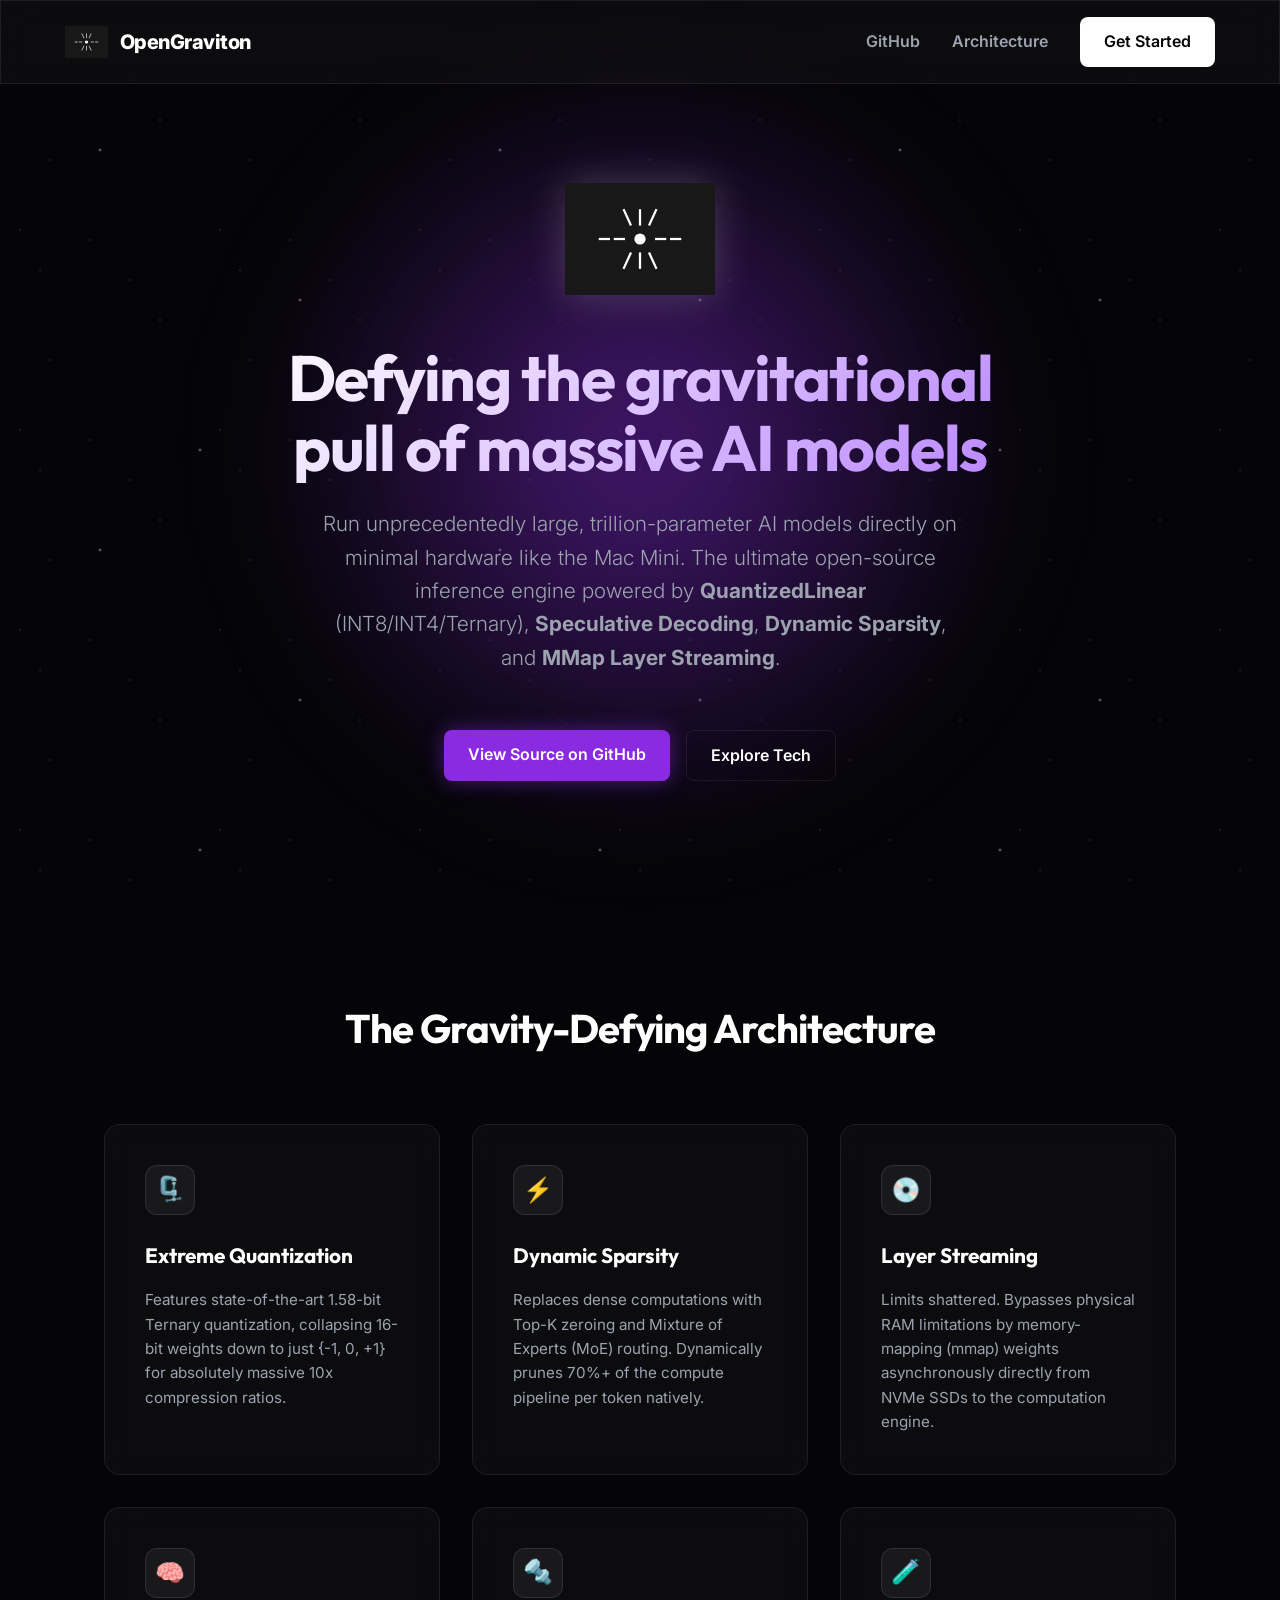
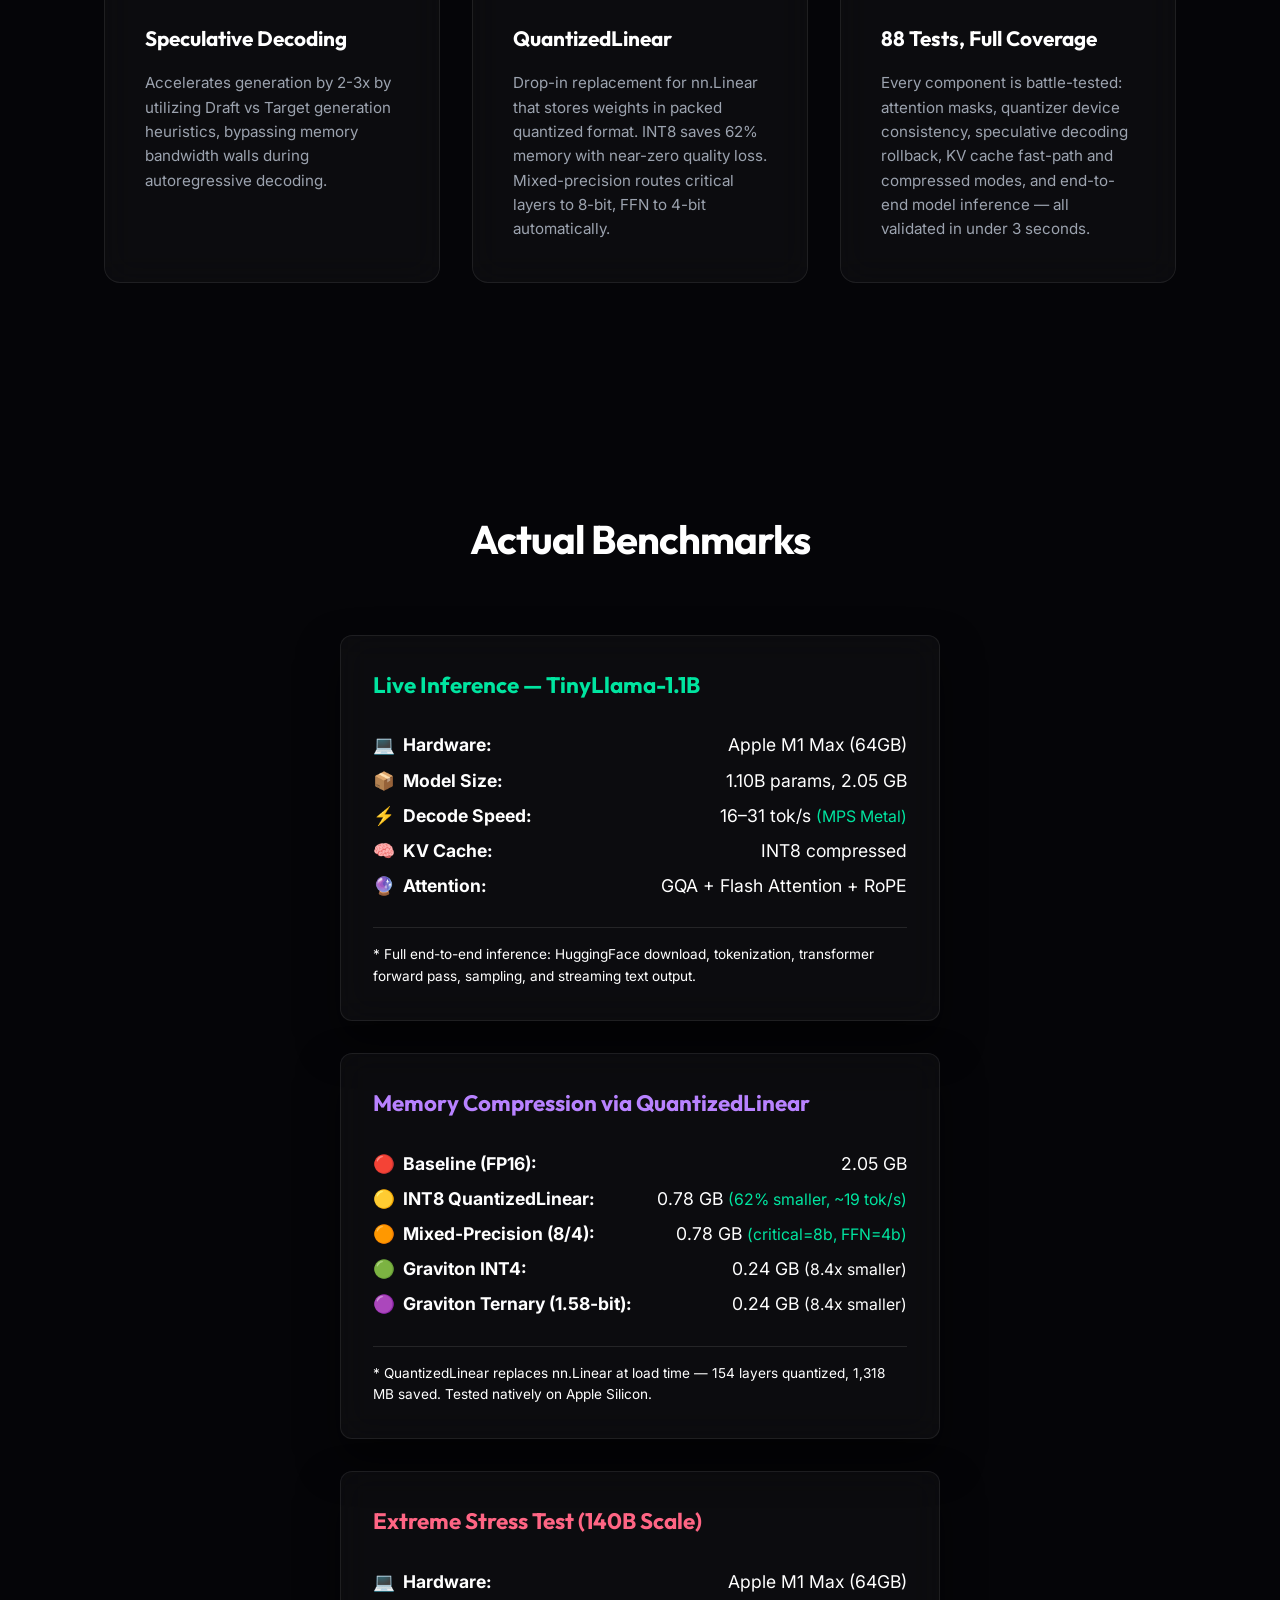
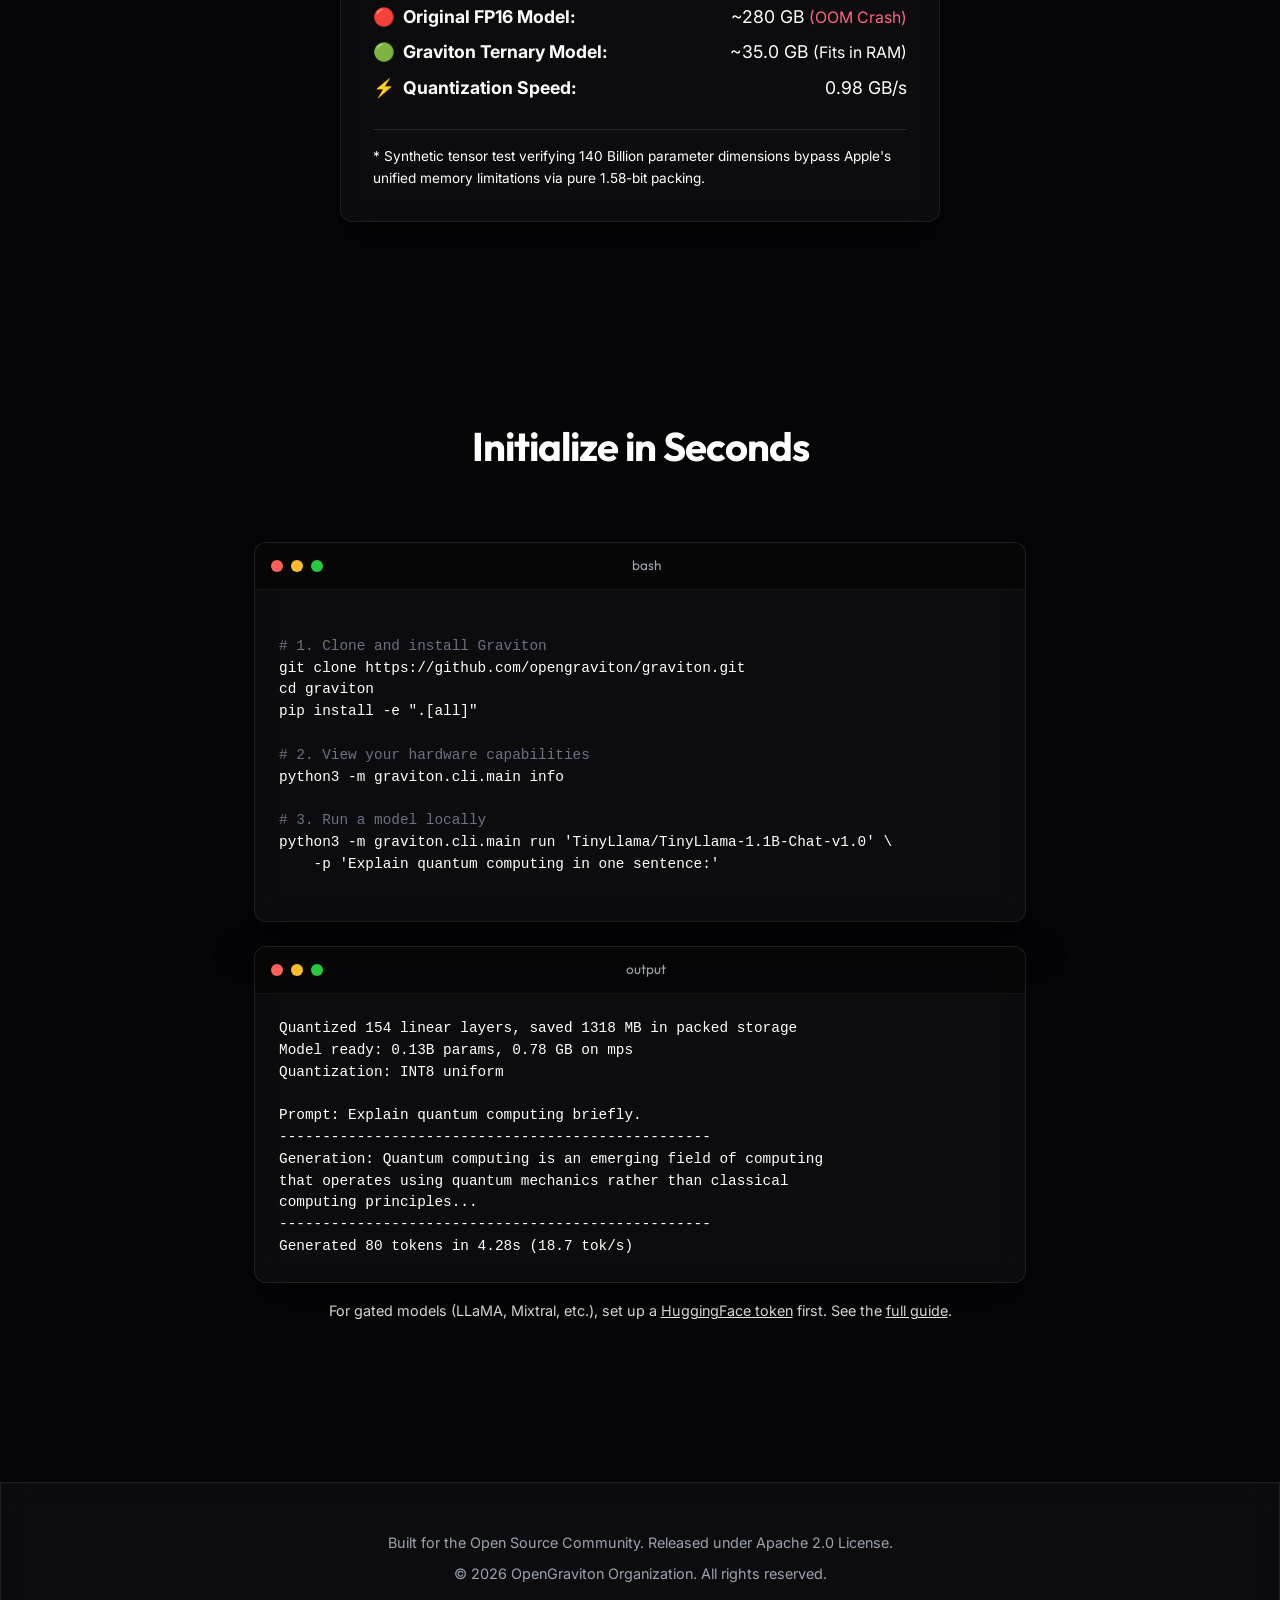
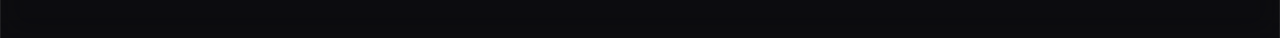
==== commit 5ac5a542: "feat: Update test coverage details in index.html to reflect recent enhancements and performance metr" ====
--- a/index.html
+++ b/index.html
@@ -143,8 +143,8 @@
                     <div class="icon-wrapper">
                         <span>🧪</span>
                     </div>
-                    <h3>83 Tests, Full Coverage</h3>
-                    <p>Every component is battle-tested: attention masks, quantizer device consistency, speculative decoding rollback, KV cache snapshot/truncate, and end-to-end model inference — all validated in under 2 seconds.</p>
+                    <h3>88 Tests, Full Coverage</h3>
+                    <p>Every component is battle-tested: attention masks, quantizer device consistency, speculative decoding rollback, KV cache fast-path and compressed modes, and end-to-end model inference — all validated in under 3 seconds.</p>
                 </div>
 
             </div>
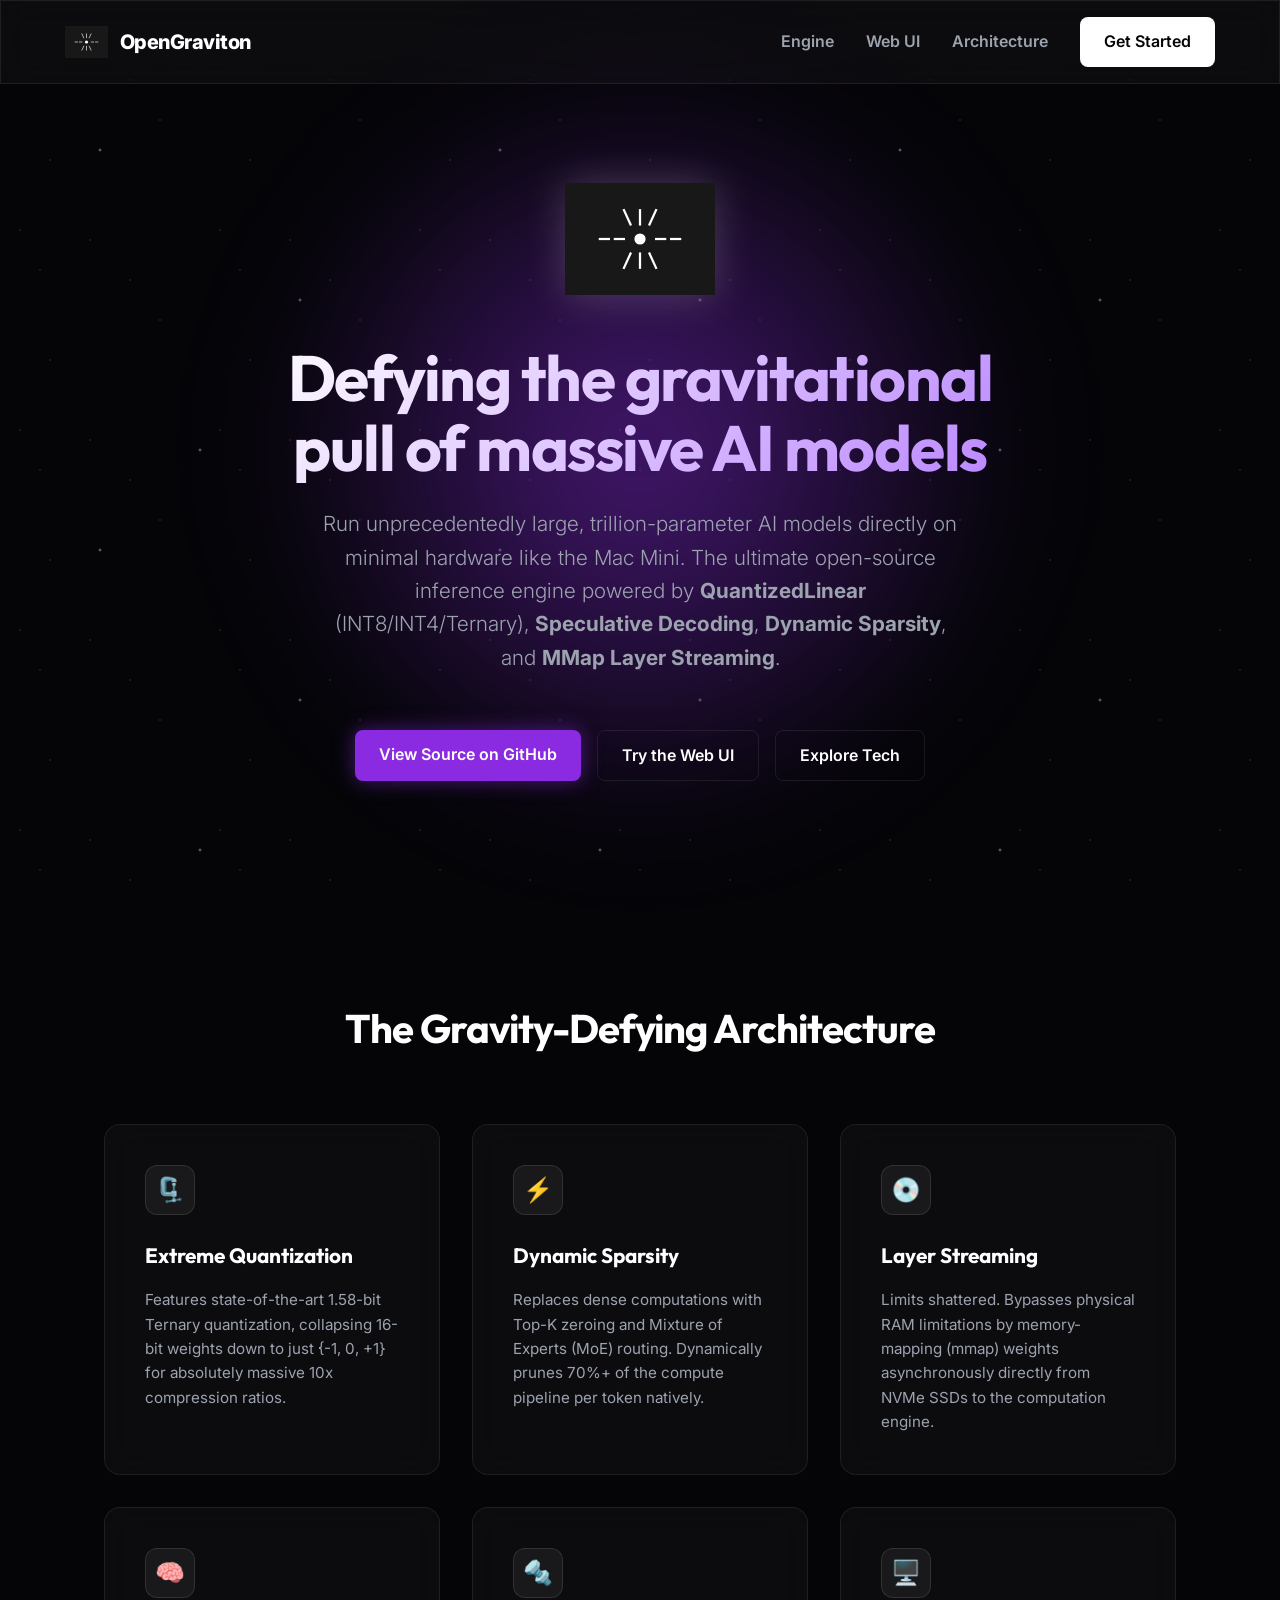
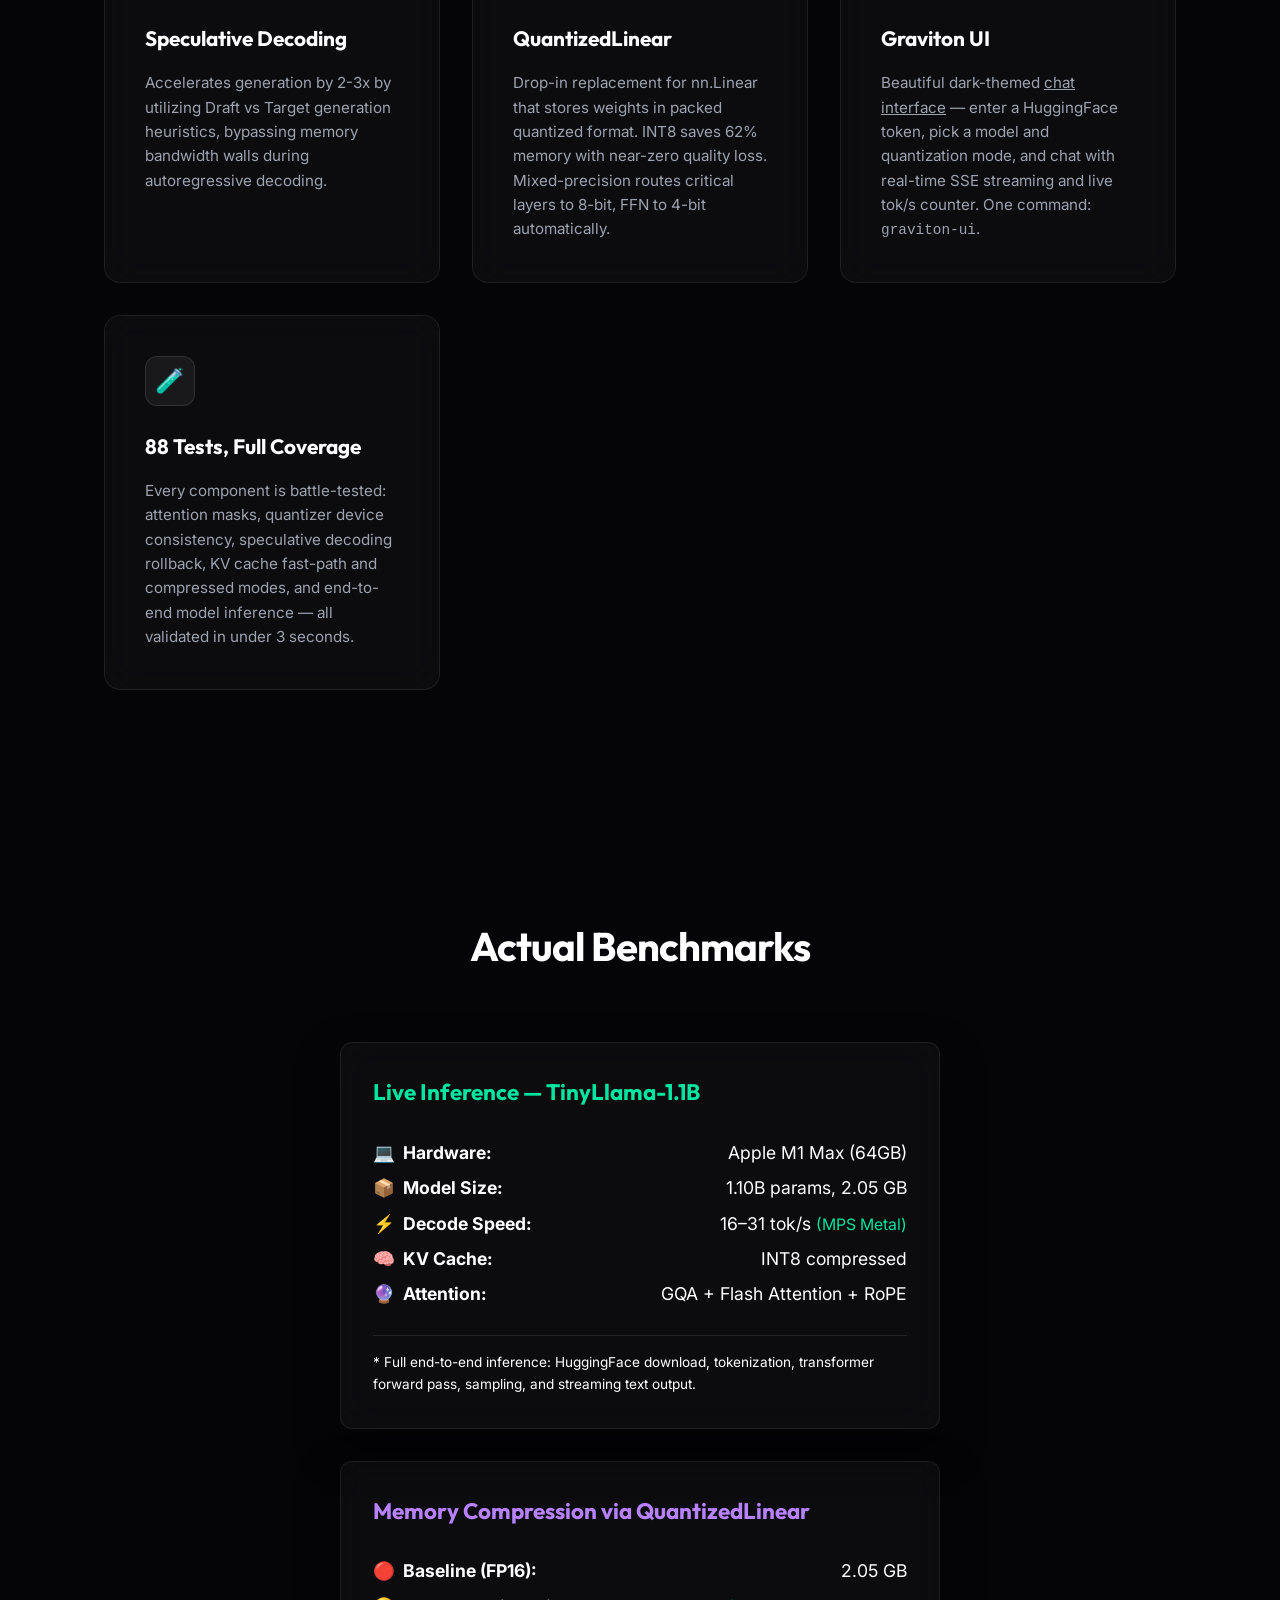
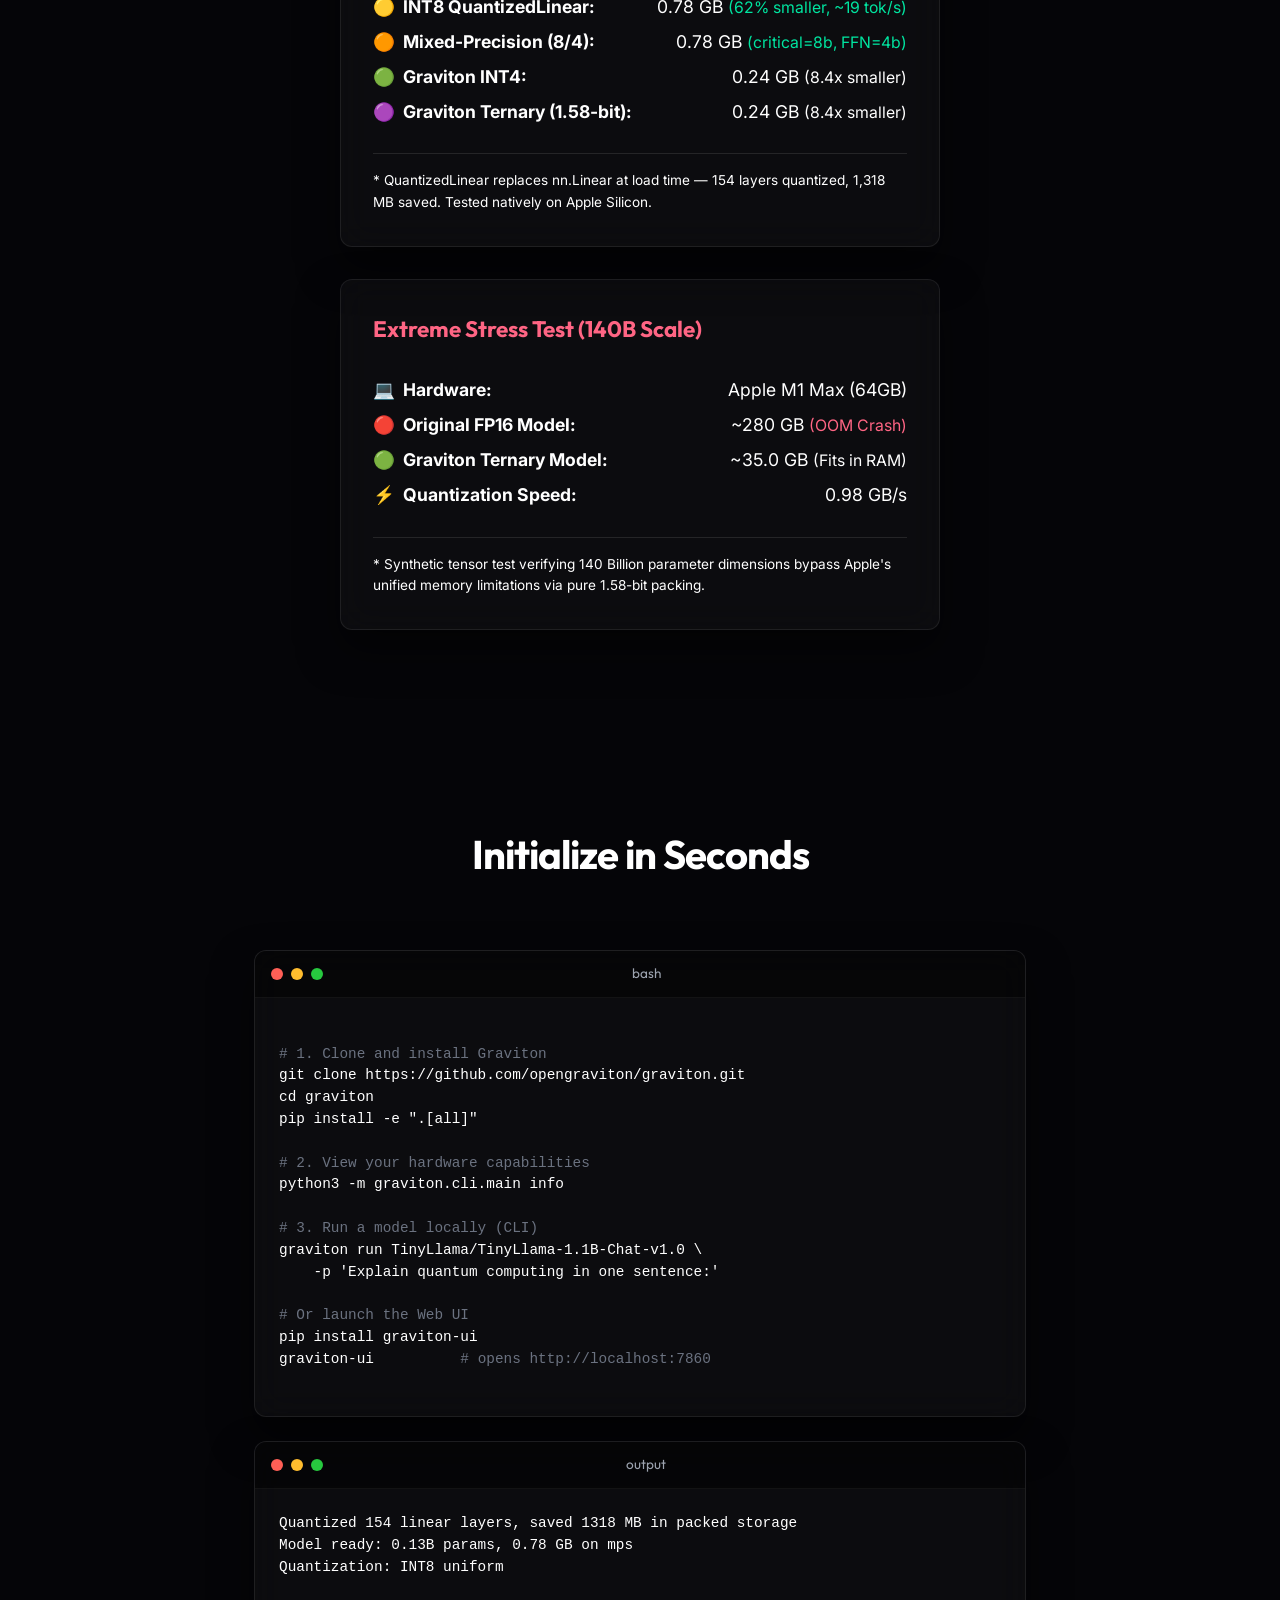
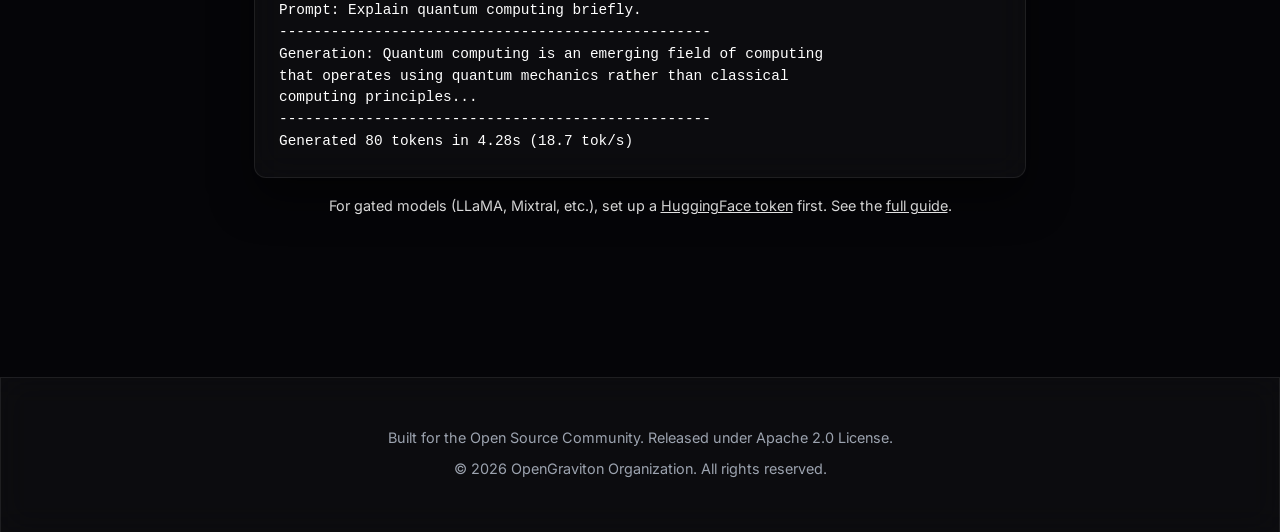
==== commit da519084: "Add Graviton UI to website - New feature card for Graviton UI in architecture section - "Try the Web" ====
--- a/index.html
+++ b/index.html
@@ -5,7 +5,7 @@
     <meta charset="UTF-8">
     <meta name="viewport" content="width=device-width, initial-scale=1.0">
     <meta name="description"
-        content="OpenGraviton - Ultra-efficient open-source AI inference engine. Run massive models on consumer hardware with QuantizedLinear (INT8/INT4/Ternary), speculative decoding, dynamic sparsity, and layer streaming. 83 tests, battle-tested.">
+        content="OpenGraviton - Ultra-efficient open-source AI inference engine. Run massive models on consumer hardware with QuantizedLinear (INT8/INT4/Ternary), speculative decoding, dynamic sparsity, and layer streaming. Includes Graviton UI — a dark-themed chat interface. 88 tests, battle-tested.">
     <meta name="keywords"
         content="Graviton, OpenGraviton, AI Engine, Large Language Models, Local AI, Mac Mini AI, Model Quantization, QuantizedLinear, Mixed Precision, Speculative Decoding, Layer Skip, KV Cache Compression, MoE, Open Source AI, Ternary Quantization">
 
@@ -31,7 +31,7 @@
       "name": "Graviton Engine",
       "operatingSystem": "macOS, Linux",
       "applicationCategory": "DeveloperApplication",
-      "description": "An open-source highly-optimized AI inference engine featuring QuantizedLinear (INT8/INT4/1.58-bit ternary), mixed-precision quantization, speculative decoding with layer-skip, dynamic sparsity, and layer streaming — enabling local execution of colossal AI models on minimal hardware. Battle-tested with 83 automated tests.",
+      "description": "An open-source highly-optimized AI inference engine featuring QuantizedLinear (INT8/INT4/1.58-bit ternary), mixed-precision quantization, speculative decoding with layer-skip, dynamic sparsity, layer streaming, and Graviton UI chat interface — enabling local execution of colossal AI models on minimal hardware. Battle-tested with 88 automated tests.",
       "url": "https://opengraviton.github.io",
       "sourceOrganization": {
         "@type": "Organization",
@@ -65,7 +65,8 @@
             <span>OpenGraviton</span>
         </div>
         <div class="nav-links">
-            <a href="https://github.com/opengraviton/graviton" target="_blank" class="nav-link">GitHub</a>
+            <a href="https://github.com/opengraviton/graviton" target="_blank" class="nav-link">Engine</a>
+            <a href="https://github.com/opengraviton/graviton-ui" target="_blank" class="nav-link">Web UI</a>
             <a href="#features" class="nav-link">Architecture</a>
             <a href="#quickstart" class="btn btn-primary">Get Started</a>
         </div>
@@ -86,6 +87,7 @@
                 <div class="cta-group">
                     <a href="https://github.com/opengraviton/graviton" target="_blank" class="btn btn-glow">View Source
                         on GitHub</a>
+                    <a href="https://github.com/opengraviton/graviton-ui" target="_blank" class="btn btn-outline">Try the Web UI</a>
                     <a href="#features" class="btn btn-outline">Explore Tech</a>
                 </div>
             </div>
@@ -137,6 +139,14 @@
                     </div>
                     <h3>QuantizedLinear</h3>
                     <p>Drop-in replacement for nn.Linear that stores weights in packed quantized format. INT8 saves 62% memory with near-zero quality loss. Mixed-precision routes critical layers to 8-bit, FFN to 4-bit automatically.</p>
+                </div>
+
+                <div class="feature-card glassmorphism hover-tilt">
+                    <div class="icon-wrapper">
+                        <span>🖥️</span>
+                    </div>
+                    <h3>Graviton UI</h3>
+                    <p>Beautiful dark-themed <a href="https://github.com/opengraviton/graviton-ui" target="_blank" style="color: var(--primary);">chat interface</a> — enter a HuggingFace token, pick a model and quantization mode, and chat with real-time SSE streaming and live tok/s counter. One command: <code style="color: var(--primary);">graviton-ui</code>.</p>
                 </div>
 
                 <div class="feature-card glassmorphism hover-tilt">
@@ -253,9 +263,13 @@
 <span class="comment"># 2. View your hardware capabilities</span>
 python3 -m graviton.cli.main info
 
-<span class="comment"># 3. Run a model locally</span>
-python3 -m graviton.cli.main run 'TinyLlama/TinyLlama-1.1B-Chat-v1.0' \
+<span class="comment"># 3. Run a model locally (CLI)</span>
+graviton run TinyLlama/TinyLlama-1.1B-Chat-v1.0 \
     -p 'Explain quantum computing in one sentence:'
+
+<span class="comment"># Or launch the Web UI</span>
+pip install graviton-ui
+graviton-ui          <span class="comment"># opens http://localhost:7860</span>
                     </code></pre>
                 </div>
             </div>
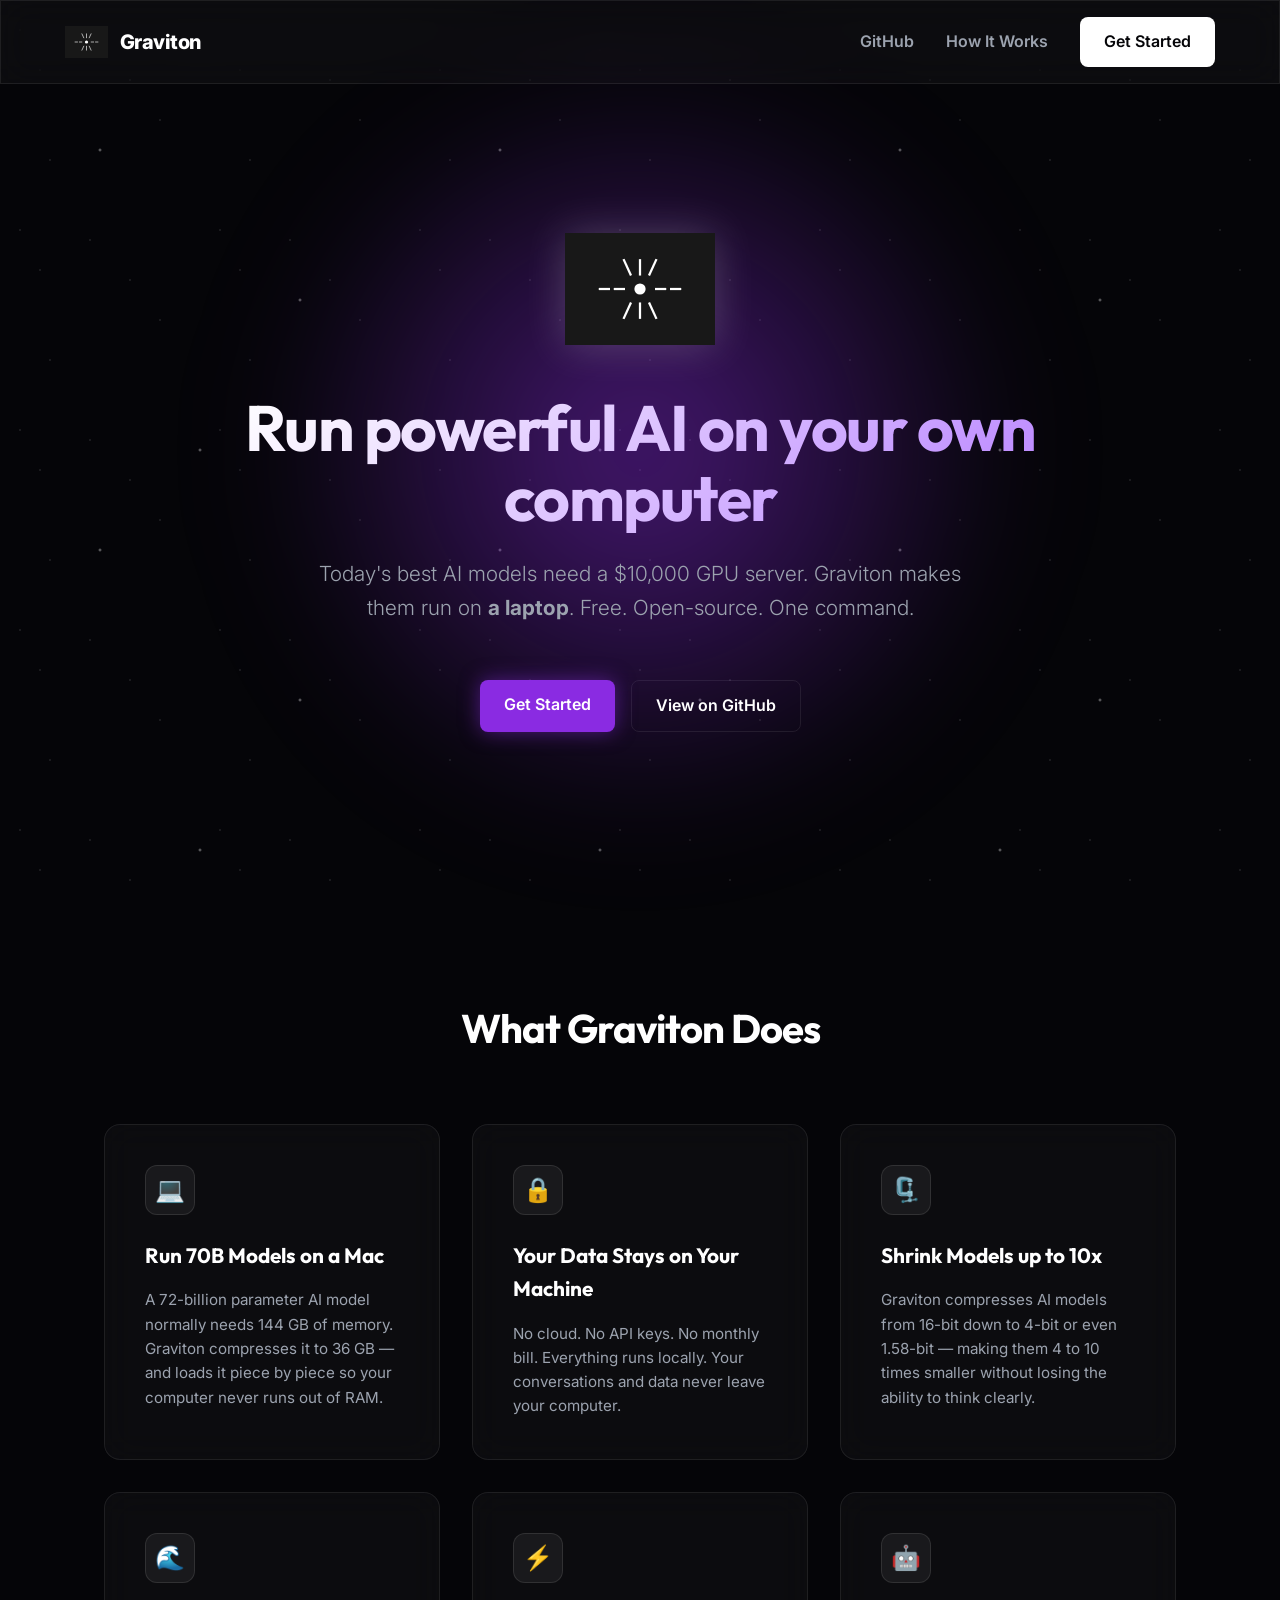
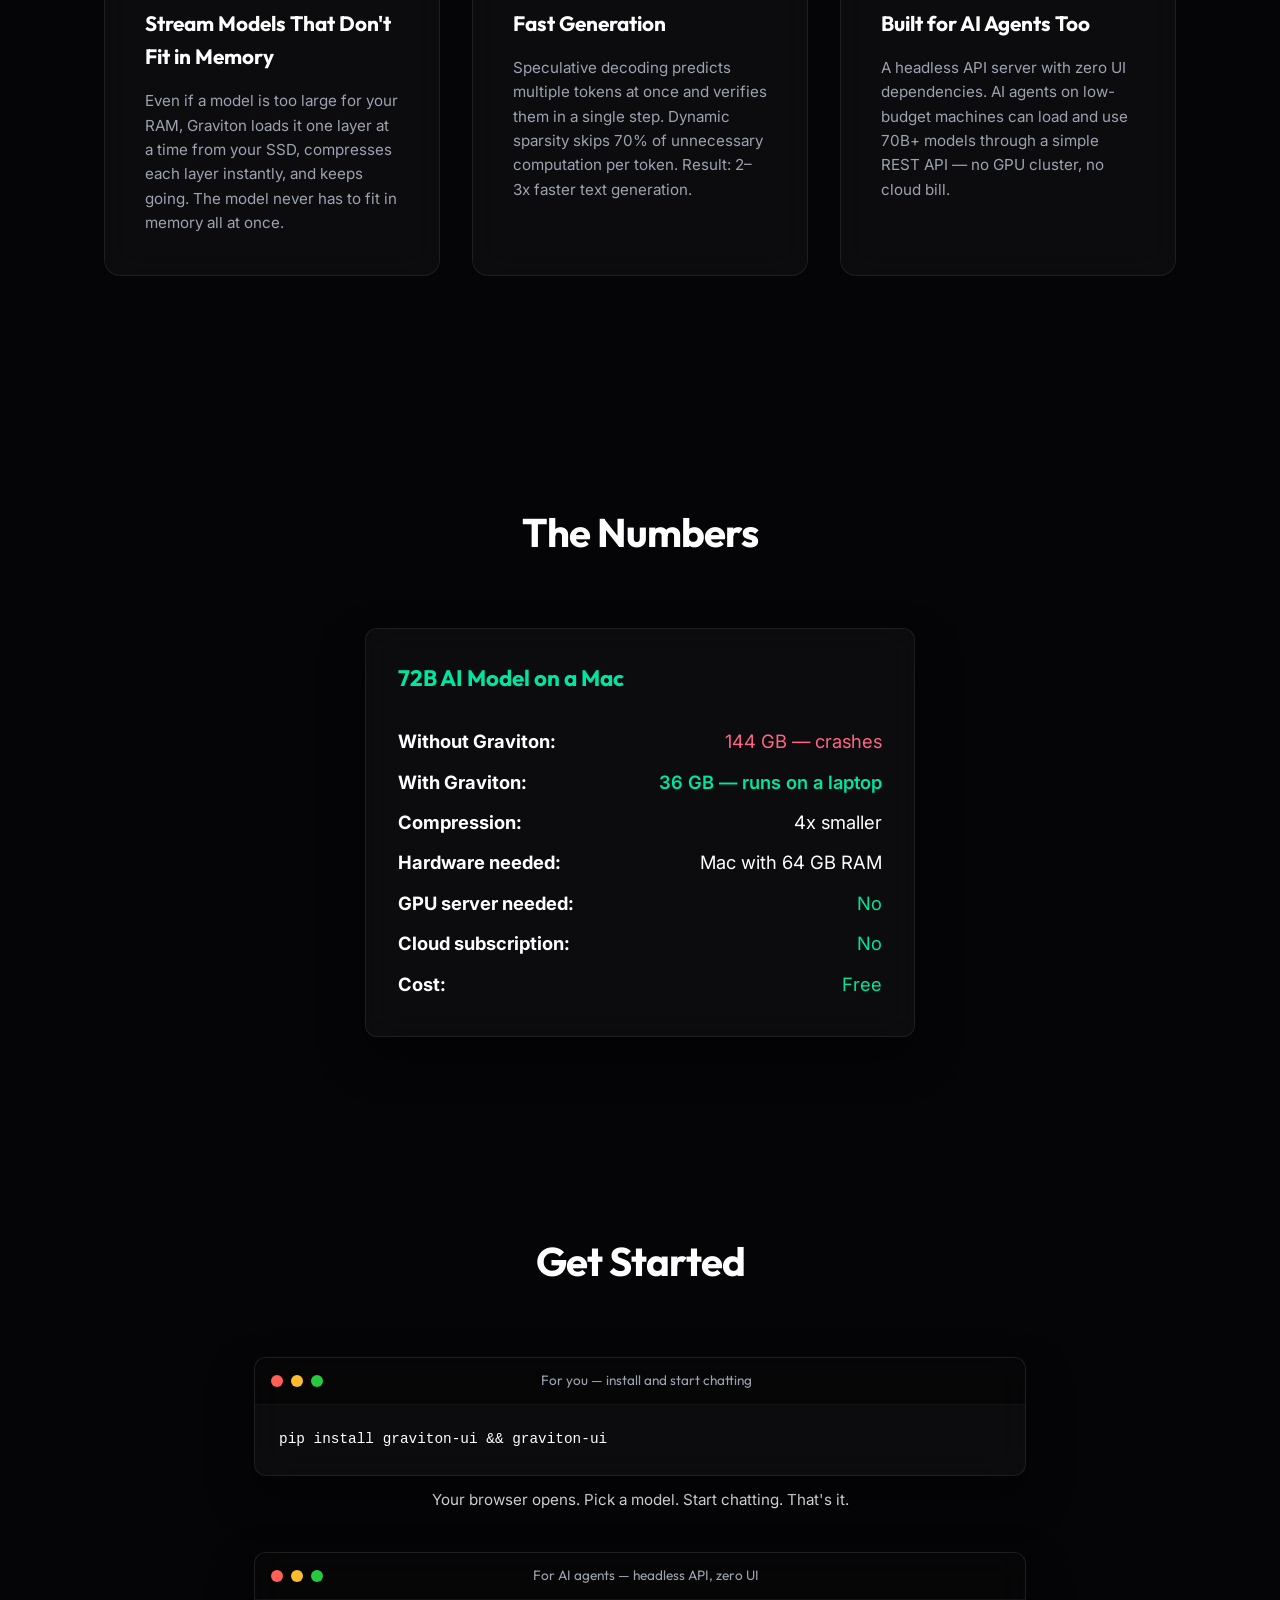
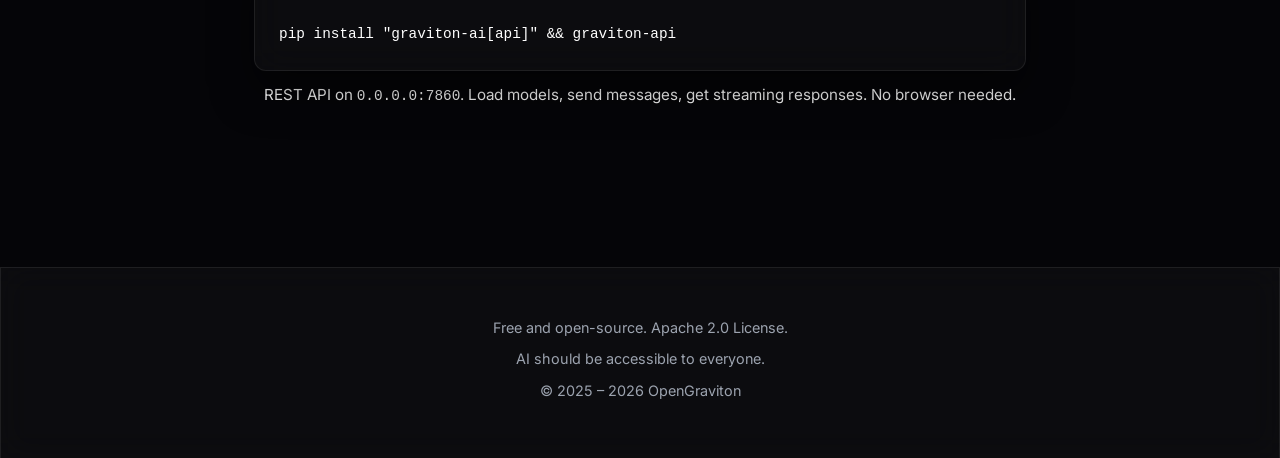
==== commit 510f1e64: "Revise index.html for improved SEO and clarity - Updated meta descriptions and keywords to better re" ====
--- a/index.html
+++ b/index.html
@@ -5,48 +5,50 @@
     <meta charset="UTF-8">
     <meta name="viewport" content="width=device-width, initial-scale=1.0">
     <meta name="description"
-        content="OpenGraviton - Ultra-efficient open-source AI inference engine. Run massive models on consumer hardware with QuantizedLinear (INT8/INT4/Ternary), speculative decoding, dynamic sparsity, and layer streaming. Includes Graviton UI — a dark-themed chat interface. 88 tests, battle-tested.">
+        content="Run powerful AI models on your own computer. Graviton is a free, open-source engine that makes 70B+ parameter language models fit on a laptop — no cloud, no GPU server, no monthly bill.">
     <meta name="keywords"
-        content="Graviton, OpenGraviton, AI Engine, Large Language Models, Local AI, Mac Mini AI, Model Quantization, QuantizedLinear, Mixed Precision, Speculative Decoding, Layer Skip, KV Cache Compression, MoE, Open Source AI, Ternary Quantization">
-
-    <!-- Open Graph / Meta -->
-    <meta property="og:title" content="OpenGraviton | Defy the gravitational pull of massive AI models">
+        content="run AI locally, local LLM, run LLM on laptop, free AI, open source AI, AI without GPU, AI on Mac, 70B model laptop, private AI, offline AI, Graviton, OpenGraviton, AI for everyone, affordable AI, consumer hardware AI, Mac Mini AI, Apple Silicon AI">
+
+    <meta property="og:title" content="Graviton — Run AI on Your Own Computer">
     <meta property="og:description"
-        content="A state-of-the-art inference engine combining QuantizedLinear (INT8/INT4/Ternary), mixed-precision quantization, speculative decoding with layer-skip, and dynamic sparsity to run massive AI models on consumer hardware.">
+        content="Free, open-source engine that runs 70B+ parameter AI models on your laptop. No cloud. No GPU server. No monthly bill.">
     <meta property="og:type" content="website">
     <meta property="og:url" content="https://opengraviton.github.io">
     <meta property="og:image" content="https://opengraviton.github.io/assets/logo.svg">
 
-    <!-- Twitter -->
     <meta name="twitter:card" content="summary_large_image">
-    <meta name="twitter:title" content="OpenGraviton | Run Trillion Parameter Models Locally">
+    <meta name="twitter:title" content="Graviton — Run AI on Your Own Computer">
     <meta name="twitter:description"
-        content="Ultra-efficient open-source AI inference engine. Run massive models on consumer hardware.">
-
-    <!-- JSON-LD for AI & Search Engines -->
+        content="Free, open-source engine that runs 70B+ parameter AI models on your laptop. No cloud, no GPU server, no monthly bill.">
+
     <script type="application/ld+json">
     {
       "@context": "https://schema.org",
       "@type": "SoftwareApplication",
-      "name": "Graviton Engine",
-      "operatingSystem": "macOS, Linux",
+      "name": "Graviton",
+      "alternateName": "OpenGraviton",
+      "operatingSystem": "macOS, Linux, Windows",
       "applicationCategory": "DeveloperApplication",
-      "description": "An open-source highly-optimized AI inference engine featuring QuantizedLinear (INT8/INT4/1.58-bit ternary), mixed-precision quantization, speculative decoding with layer-skip, dynamic sparsity, layer streaming, and Graviton UI chat interface — enabling local execution of colossal AI models on minimal hardware. Battle-tested with 88 automated tests.",
+      "description": "Free, open-source AI inference engine that runs 70B+ parameter language models on consumer hardware like a Mac or laptop. Compresses a 144 GB model down to 36 GB using streaming layer-by-layer quantization, so you can run powerful AI locally without a cloud subscription or GPU server.",
       "url": "https://opengraviton.github.io",
-      "sourceOrganization": {
-        "@type": "Organization",
-        "name": "OpenGraviton",
-        "url": "https://github.com/opengraviton"
-      },
-      "offers": {
-        "@type": "Offer",
-        "price": "0",
-        "priceCurrency": "USD"
-      }
+      "downloadUrl": "https://github.com/opengraviton/graviton",
+      "softwareVersion": "0.1.0",
+      "license": "https://www.apache.org/licenses/LICENSE-2.0",
+      "offers": { "@type": "Offer", "price": "0", "priceCurrency": "USD" },
+      "featureList": [
+        "Run 70B+ parameter AI models on a laptop or Mac Mini",
+        "One command install and launch",
+        "Compresses models up to 10x to fit in limited memory",
+        "Streams large models layer-by-layer so they never exceed your RAM",
+        "Headless API server for AI agents on low-budget hardware",
+        "Works on Apple Silicon, NVIDIA GPU, or CPU",
+        "Chat UI included — pick a model and start talking",
+        "Completely free and open-source (Apache 2.0)"
+      ]
     }
     </script>
 
-    <title>OpenGraviton - Ultra-Efficient AI Inference Engine</title>
+    <title>Graviton — Run AI on Your Own Computer</title>
 
     <link
         href="https://fonts.googleapis.com/css2?family=Inter:wght@300;400;600;800&family=Outfit:wght@400;700;900&display=swap"
@@ -61,272 +63,179 @@
 
     <nav class="navbar glassmorphism">
         <div class="nav-brand">
-            <img src="assets/logo.svg" alt="Graviton Logo" class="nav-logo">
-            <span>OpenGraviton</span>
+            <img src="assets/logo.svg" alt="Graviton" class="nav-logo">
+            <span>Graviton</span>
         </div>
         <div class="nav-links">
-            <a href="https://github.com/opengraviton/graviton" target="_blank" class="nav-link">Engine</a>
-            <a href="https://github.com/opengraviton/graviton-ui" target="_blank" class="nav-link">Web UI</a>
-            <a href="#features" class="nav-link">Architecture</a>
-            <a href="#quickstart" class="btn btn-primary">Get Started</a>
+            <a href="https://github.com/opengraviton/graviton" target="_blank" class="nav-link">GitHub</a>
+            <a href="#how" class="nav-link">How It Works</a>
+            <a href="#start" class="btn btn-primary">Get Started</a>
         </div>
     </nav>
 
     <main>
+        <!-- ════════ HERO ════════ -->
         <section class="hero">
             <div class="hero-content">
                 <div class="logo-container floating">
-                    <img src="assets/logo.svg" alt="Graviton Master Logo" class="main-logo">
-                </div>
-                <h1 class="gradient-text">Defying the gravitational pull of massive AI models</h1>
+                    <img src="assets/logo.svg" alt="Graviton" class="main-logo">
+                </div>
+                <h1 class="gradient-text">Run powerful AI on your own computer</h1>
                 <p class="subtitle">
-                    Run unprecedentedly large, trillion-parameter AI models directly on minimal hardware like the Mac
-                    Mini. The ultimate open-source inference engine powered by <strong>QuantizedLinear</strong> (INT8/INT4/Ternary),
-                    <strong>Speculative Decoding</strong>, <strong>Dynamic Sparsity</strong>, and <strong>MMap Layer Streaming</strong>.
+                    Today's best AI models need a $10,000 GPU server.
+                    Graviton makes them run on <strong>a laptop</strong>.
+                    Free. Open-source. One command.
                 </p>
                 <div class="cta-group">
-                    <a href="https://github.com/opengraviton/graviton" target="_blank" class="btn btn-glow">View Source
-                        on GitHub</a>
-                    <a href="https://github.com/opengraviton/graviton-ui" target="_blank" class="btn btn-outline">Try the Web UI</a>
-                    <a href="#features" class="btn btn-outline">Explore Tech</a>
-                </div>
-            </div>
-        </section>
-
-        <section id="features" class="features-section">
-            <h2 class="section-title">The Gravity-Defying Architecture</h2>
+                    <a href="#start" class="btn btn-glow">Get Started</a>
+                    <a href="https://github.com/opengraviton/graviton" target="_blank" class="btn btn-outline">View on GitHub</a>
+                </div>
+            </div>
+        </section>
+
+        <!-- ════════ WHAT IT DOES ════════ -->
+        <section id="how" class="features-section">
+            <h2 class="section-title">What Graviton Does</h2>
             <div class="grid features-grid">
 
                 <div class="feature-card glassmorphism hover-tilt">
-                    <div class="icon-wrapper">
-                        <span>🗜️</span>
-                    </div>
-                    <h3>Extreme Quantization</h3>
-                    <p>Features state-of-the-art 1.58-bit Ternary quantization, collapsing 16-bit weights down to just
-                        {-1, 0, +1} for absolutely massive 10x compression ratios.</p>
-                </div>
-
-                <div class="feature-card glassmorphism hover-tilt">
-                    <div class="icon-wrapper">
-                        <span>⚡</span>
-                    </div>
-                    <h3>Dynamic Sparsity</h3>
-                    <p>Replaces dense computations with Top-K zeroing and Mixture of Experts (MoE) routing. Dynamically
-                        prunes 70%+ of the compute pipeline per token natively.</p>
-                </div>
-
-                <div class="feature-card glassmorphism hover-tilt">
-                    <div class="icon-wrapper">
-                        <span>💿</span>
-                    </div>
-                    <h3>Layer Streaming</h3>
-                    <p>Limits shattered. Bypasses physical RAM limitations by memory-mapping (mmap) weights
-                        asynchronously directly from NVMe SSDs to the computation engine.</p>
-                </div>
-
-                <div class="feature-card glassmorphism hover-tilt">
-                    <div class="icon-wrapper">
-                        <span>🧠</span>
-                    </div>
-                    <h3>Speculative Decoding</h3>
-                    <p>Accelerates generation by 2-3x by utilizing Draft vs Target generation heuristics, bypassing
-                        memory bandwidth walls during autoregressive decoding.</p>
-                </div>
-
-                <div class="feature-card glassmorphism hover-tilt">
-                    <div class="icon-wrapper">
-                        <span>🔩</span>
-                    </div>
-                    <h3>QuantizedLinear</h3>
-                    <p>Drop-in replacement for nn.Linear that stores weights in packed quantized format. INT8 saves 62% memory with near-zero quality loss. Mixed-precision routes critical layers to 8-bit, FFN to 4-bit automatically.</p>
-                </div>
-
-                <div class="feature-card glassmorphism hover-tilt">
-                    <div class="icon-wrapper">
-                        <span>🖥️</span>
-                    </div>
-                    <h3>Graviton UI</h3>
-                    <p>Beautiful dark-themed <a href="https://github.com/opengraviton/graviton-ui" target="_blank" style="color: var(--primary);">chat interface</a> — enter a HuggingFace token, pick a model and quantization mode, and chat with real-time SSE streaming and live tok/s counter. One command: <code style="color: var(--primary);">graviton-ui</code>.</p>
-                </div>
-
-                <div class="feature-card glassmorphism hover-tilt">
-                    <div class="icon-wrapper">
-                        <span>🧪</span>
-                    </div>
-                    <h3>88 Tests, Full Coverage</h3>
-                    <p>Every component is battle-tested: attention masks, quantizer device consistency, speculative decoding rollback, KV cache fast-path and compressed modes, and end-to-end model inference — all validated in under 3 seconds.</p>
-                </div>
-
-            </div>
-        </section>
-
-        <section id="benchmarks" class="features-section" style="margin-top: 2rem;">
-            <h2 class="section-title">Actual Benchmarks</h2>
+                    <div class="icon-wrapper"><span>💻</span></div>
+                    <h3>Run 70B Models on a Mac</h3>
+                    <p>A 72-billion parameter AI model normally needs 144 GB of memory.
+                        Graviton compresses it to 36 GB — and loads it
+                        piece by piece so your computer never runs out of RAM.</p>
+                </div>
+
+                <div class="feature-card glassmorphism hover-tilt">
+                    <div class="icon-wrapper"><span>🔒</span></div>
+                    <h3>Your Data Stays on Your Machine</h3>
+                    <p>No cloud. No API keys. No monthly bill. Everything runs locally.
+                        Your conversations and data never leave your computer.</p>
+                </div>
+
+                <div class="feature-card glassmorphism hover-tilt">
+                    <div class="icon-wrapper"><span>🗜️</span></div>
+                    <h3>Shrink Models up to 10x</h3>
+                    <p>Graviton compresses AI models from 16-bit down to 4-bit or even 1.58-bit —
+                        making them 4 to 10 times smaller without losing the ability to think clearly.</p>
+                </div>
+
+                <div class="feature-card glassmorphism hover-tilt">
+                    <div class="icon-wrapper"><span>🌊</span></div>
+                    <h3>Stream Models That Don't Fit in Memory</h3>
+                    <p>Even if a model is too large for your RAM, Graviton loads it one layer at a time
+                        from your SSD, compresses each layer instantly, and keeps going.
+                        The model never has to fit in memory all at once.</p>
+                </div>
+
+                <div class="feature-card glassmorphism hover-tilt">
+                    <div class="icon-wrapper"><span>⚡</span></div>
+                    <h3>Fast Generation</h3>
+                    <p>Speculative decoding predicts multiple tokens at once and verifies them in a single step.
+                        Dynamic sparsity skips 70% of unnecessary computation per token.
+                        Result: 2–3x faster text generation.</p>
+                </div>
+
+                <div class="feature-card glassmorphism hover-tilt">
+                    <div class="icon-wrapper"><span>🤖</span></div>
+                    <h3>Built for AI Agents Too</h3>
+                    <p>A headless API server with zero UI dependencies.
+                        AI agents on low-budget machines can load and use 70B+ models
+                        through a simple REST API — no GPU cluster, no cloud bill.</p>
+                </div>
+
+            </div>
+        </section>
+
+        <!-- ════════ THE NUMBERS ════════ -->
+        <section class="features-section" style="margin-top: 2rem;">
+            <h2 class="section-title">The Numbers</h2>
 
             <div class="terminal-container glassmorphism"
-                style="text-align: left; padding: 2rem; max-width: 600px; margin: 0 auto;">
-                <h3 style="color: #00e5a0; margin-bottom: 1.5rem; font-size: 1.4rem;">Live Inference — TinyLlama-1.1B</h3>
-                <ul style="list-style: none; padding-left: 0; font-size: 1.1rem; line-height: 2;">
-                    <li><span style="display:inline-block; width: 25px;">💻</span> <strong>Hardware:</strong>
-                        <span style="float: right;">Apple M1 Max (64GB)</span>
-                    </li>
-                    <li><span style="display:inline-block; width: 25px;">📦</span> <strong>Model Size:</strong>
-                        <span style="float: right;">1.10B params, 2.05 GB</span>
-                    </li>
-                    <li><span style="display:inline-block; width: 25px;">⚡</span> <strong>Decode Speed:</strong>
-                        <span style="float: right;">16–31 tok/s <span style="color: #00e5a0; font-size: 0.9em;">(MPS Metal)</span></span>
-                    </li>
-                    <li><span style="display:inline-block; width: 25px;">🧠</span> <strong>KV Cache:</strong>
-                        <span style="float: right;">INT8 compressed</span>
-                    </li>
-                    <li><span style="display:inline-block; width: 25px;">🔮</span> <strong>Attention:</strong>
-                        <span style="float: right;">GQA + Flash Attention + RoPE</span>
+                style="text-align: left; padding: 2rem; max-width: 550px; margin: 0 auto;">
+                <h3 style="color: #00e5a0; margin-bottom: 1.5rem; font-size: 1.4rem;">72B AI Model on a Mac</h3>
+                <ul style="list-style: none; padding-left: 0; font-size: 1.15rem; line-height: 2.2;">
+                    <li><strong>Without Graviton:</strong>
+                        <span style="float: right; color: #ff6584;">144 GB — crashes</span>
+                    </li>
+                    <li><strong>With Graviton:</strong>
+                        <span style="float: right; color: #00e5a0; font-weight: 600;">36 GB — runs on a laptop</span>
+                    </li>
+                    <li><strong>Compression:</strong>
+                        <span style="float: right;">4x smaller</span>
+                    </li>
+                    <li><strong>Hardware needed:</strong>
+                        <span style="float: right;">Mac with 64 GB RAM</span>
+                    </li>
+                    <li><strong>GPU server needed:</strong>
+                        <span style="float: right; color: #00e5a0;">No</span>
+                    </li>
+                    <li><strong>Cloud subscription:</strong>
+                        <span style="float: right; color: #00e5a0;">No</span>
+                    </li>
+                    <li><strong>Cost:</strong>
+                        <span style="float: right; color: #00e5a0;">Free</span>
                     </li>
                 </ul>
-                <div
-                    style="margin-top: 1.5rem; padding-top: 1rem; border-top: 1px solid rgba(255,255,255,0.1); color: var(--text-muted); font-size: 0.85rem;">
-                    * Full end-to-end inference: HuggingFace download, tokenization, transformer forward pass, sampling, and streaming text output.
-                </div>
-            </div>
-
-            <div class="terminal-container glassmorphism"
-                style="text-align: left; padding: 2rem; max-width: 600px; margin: 2rem auto 0 auto;">
-                <h3 style="color: #b882ff; margin-bottom: 1.5rem; font-size: 1.4rem;">Memory Compression via QuantizedLinear</h3>
-                <ul style="list-style: none; padding-left: 0; font-size: 1.1rem; line-height: 2;">
-                    <li><span style="display:inline-block; width: 25px;">🔴</span> <strong>Baseline (FP16):</strong>
-                        <span style="float: right;">2.05 GB</span>
-                    </li>
-                    <li><span style="display:inline-block; width: 25px;">🟡</span> <strong>INT8 QuantizedLinear:</strong>
-                        <span style="float: right;">0.78 GB <span style="color: #00e5a0; font-size: 0.9em;">(62% smaller, ~19 tok/s)</span></span>
-                    </li>
-                    <li><span style="display:inline-block; width: 25px;">🟠</span> <strong>Mixed-Precision (8/4):</strong>
-                        <span style="float: right;">0.78 GB <span style="color: #00e5a0; font-size: 0.9em;">(critical=8b, FFN=4b)</span></span>
-                    </li>
-                    <li><span style="display:inline-block; width: 25px;">🟢</span> <strong>Graviton INT4:</strong> <span
-                            style="float: right;">0.24 GB <span style="color: var(--primary); font-size: 0.9em;">(8.4x
-                                smaller)</span></span></li>
-                    <li><span style="display:inline-block; width: 25px;">🟣</span> <strong>Graviton Ternary
-                            (1.58-bit):</strong> <span style="float: right;">0.24 GB <span
-                                style="color: var(--primary); font-size: 0.9em;">(8.4x smaller)</span></span></li>
-                </ul>
-                <div
-                    style="margin-top: 1.5rem; padding-top: 1rem; border-top: 1px solid rgba(255,255,255,0.1); color: var(--text-muted); font-size: 0.85rem;">
-                    * QuantizedLinear replaces nn.Linear at load time — 154 layers quantized, 1,318 MB saved. Tested natively on Apple Silicon.
-                </div>
-            </div>
-
-            <div class="terminal-container glassmorphism"
-                style="text-align: left; padding: 2rem; max-width: 600px; margin: 2rem auto 0 auto;">
-                <h3 style="color: #ff6584; margin-bottom: 1.5rem; font-size: 1.4rem;">Extreme Stress Test (140B Scale)
-                </h3>
-                <ul style="list-style: none; padding-left: 0; font-size: 1.1rem; line-height: 2;">
-                    <li><span style="display:inline-block; width: 25px;">💻</span> <strong>Hardware:</strong>
-                        <span style="float: right;">Apple M1 Max (64GB)</span>
-                    </li>
-                    <li><span style="display:inline-block; width: 25px;">🔴</span> <strong>Original FP16 Model:</strong>
-                        <span style="float: right;">~280 GB <span style="color: #ff6584; font-size: 0.9em;">(OOM
-                                Crash)</span></span>
-                    </li>
-                    <li><span style="display:inline-block; width: 25px;">🟢</span> <strong>Graviton Ternary
-                            Model:</strong>
-                        <span style="float: right;">~35.0 GB <span
-                                style="color: var(--primary); font-size: 0.9em;">(Fits in RAM)</span></span>
-                    </li>
-                    <li><span style="display:inline-block; width: 25px;">⚡</span> <strong>Quantization Speed:</strong>
-                        <span style="float: right;">0.98 GB/s</span>
-                    </li>
-                </ul>
-                <div
-                    style="margin-top: 1.5rem; padding-top: 1rem; border-top: 1px solid rgba(255,255,255,0.1); color: var(--text-muted); font-size: 0.85rem;">
-                    * Synthetic tensor test verifying 140 Billion parameter dimensions bypass Apple's unified memory
-                    limitations via pure 1.58-bit packing.
-                </div>
-            </div>
-        </section>
-
-        <section id="quickstart" class="quickstart-section">
-            <h2 class="section-title">Initialize in Seconds</h2>
+            </div>
+        </section>
+
+        <!-- ════════ GET STARTED ════════ -->
+        <section id="start" class="quickstart-section">
+            <h2 class="section-title">Get Started</h2>
+
             <div class="terminal-container glassmorphism">
                 <div class="terminal-header">
                     <div class="dot red"></div>
                     <div class="dot yellow"></div>
                     <div class="dot green"></div>
-                    <span class="terminal-title">bash</span>
+                    <span class="terminal-title">For you — install and start chatting</span>
                 </div>
                 <div class="terminal-body">
-                    <pre><code class="language-bash">
-<span class="comment"># 1. Clone and install Graviton</span>
-git clone https://github.com/opengraviton/graviton.git
-cd graviton
-pip install -e ".[all]"
-
-<span class="comment"># 2. View your hardware capabilities</span>
-python3 -m graviton.cli.main info
-
-<span class="comment"># 3. Run a model locally (CLI)</span>
-graviton run TinyLlama/TinyLlama-1.1B-Chat-v1.0 \
-    -p 'Explain quantum computing in one sentence:'
-
-<span class="comment"># Or launch the Web UI</span>
-pip install graviton-ui
-graviton-ui          <span class="comment"># opens http://localhost:7860</span>
-                    </code></pre>
-                </div>
-            </div>
-
-            <div class="terminal-container glassmorphism" style="margin-top: 1.5rem;">
+                    <pre><code class="language-bash">pip install graviton-ui && graviton-ui</code></pre>
+                </div>
+            </div>
+            <p style="color: var(--text-muted); font-size: 0.95rem; margin-top: 0.75rem; text-align: center;">
+                Your browser opens. Pick a model. Start chatting. That's it.
+            </p>
+
+            <div class="terminal-container glassmorphism" style="margin-top: 2.5rem;">
                 <div class="terminal-header">
                     <div class="dot red"></div>
                     <div class="dot yellow"></div>
                     <div class="dot green"></div>
-                    <span class="terminal-title">output</span>
+                    <span class="terminal-title">For AI agents — headless API, zero UI</span>
                 </div>
                 <div class="terminal-body">
-                    <pre><code>Quantized 154 linear layers, saved 1318 MB in packed storage
-Model ready: 0.13B params, 0.78 GB on mps
-Quantization: INT8 uniform
-
-Prompt: Explain quantum computing briefly.
---------------------------------------------------
-Generation: Quantum computing is an emerging field of computing
-that operates using quantum mechanics rather than classical
-computing principles...
---------------------------------------------------
-Generated 80 tokens in 4.28s (18.7 tok/s)</code></pre>
-                </div>
-            </div>
-
-            <p style="color: var(--text-muted); font-size: 0.9rem; margin-top: 1rem; text-align: center;">
-                For gated models (LLaMA, Mixtral, etc.), set up a
-                <a href="https://huggingface.co/settings/tokens" target="_blank" style="color: var(--primary);">HuggingFace token</a>
-                first. See the
-                <a href="https://github.com/opengraviton/graviton#huggingface-setup-for-downloading-models" target="_blank" style="color: var(--primary);">full guide</a>.
+                    <pre><code class="language-bash">pip install "graviton-ai[api]" && graviton-api</code></pre>
+                </div>
+            </div>
+            <p style="color: var(--text-muted); font-size: 0.95rem; margin-top: 0.75rem; text-align: center;">
+                REST API on <code style="color: var(--primary);">0.0.0.0:7860</code>.
+                Load models, send messages, get streaming responses. No browser needed.
             </p>
+
         </section>
     </main>
 
     <footer class="glassmorphism">
-        <p>Built for the Open Source Community. Released under Apache 2.0 License.</p>
-        <p>&copy; 2026 OpenGraviton Organization. All rights reserved.</p>
+        <p>Free and open-source. Apache 2.0 License.</p>
+        <p>AI should be accessible to everyone.</p>
+        <p>&copy; 2025 – 2026 OpenGraviton</p>
     </footer>
 
     <script>
-        // Simple tilt effect for feature cards
         document.querySelectorAll('.hover-tilt').forEach(card => {
             card.addEventListener('mousemove', e => {
                 const rect = card.getBoundingClientRect();
                 const x = e.clientX - rect.left;
                 const y = e.clientY - rect.top;
-
                 const centerX = rect.width / 2;
                 const centerY = rect.height / 2;
-
                 const rotateX = ((y - centerY) / centerY) * -5;
                 const rotateY = ((x - centerX) / centerX) * 5;
-
                 card.style.transform = `perspective(1000px) rotateX(${rotateX}deg) rotateY(${rotateY}deg) scale3d(1.02, 1.02, 1.02)`;
             });
-
             card.addEventListener('mouseleave', () => {
                 card.style.transform = `perspective(1000px) rotateX(0deg) rotateY(0deg) scale3d(1, 1, 1)`;
             });
@@ -334,4 +243,4 @@
     </script>
 </body>
 
-</html>+</html>
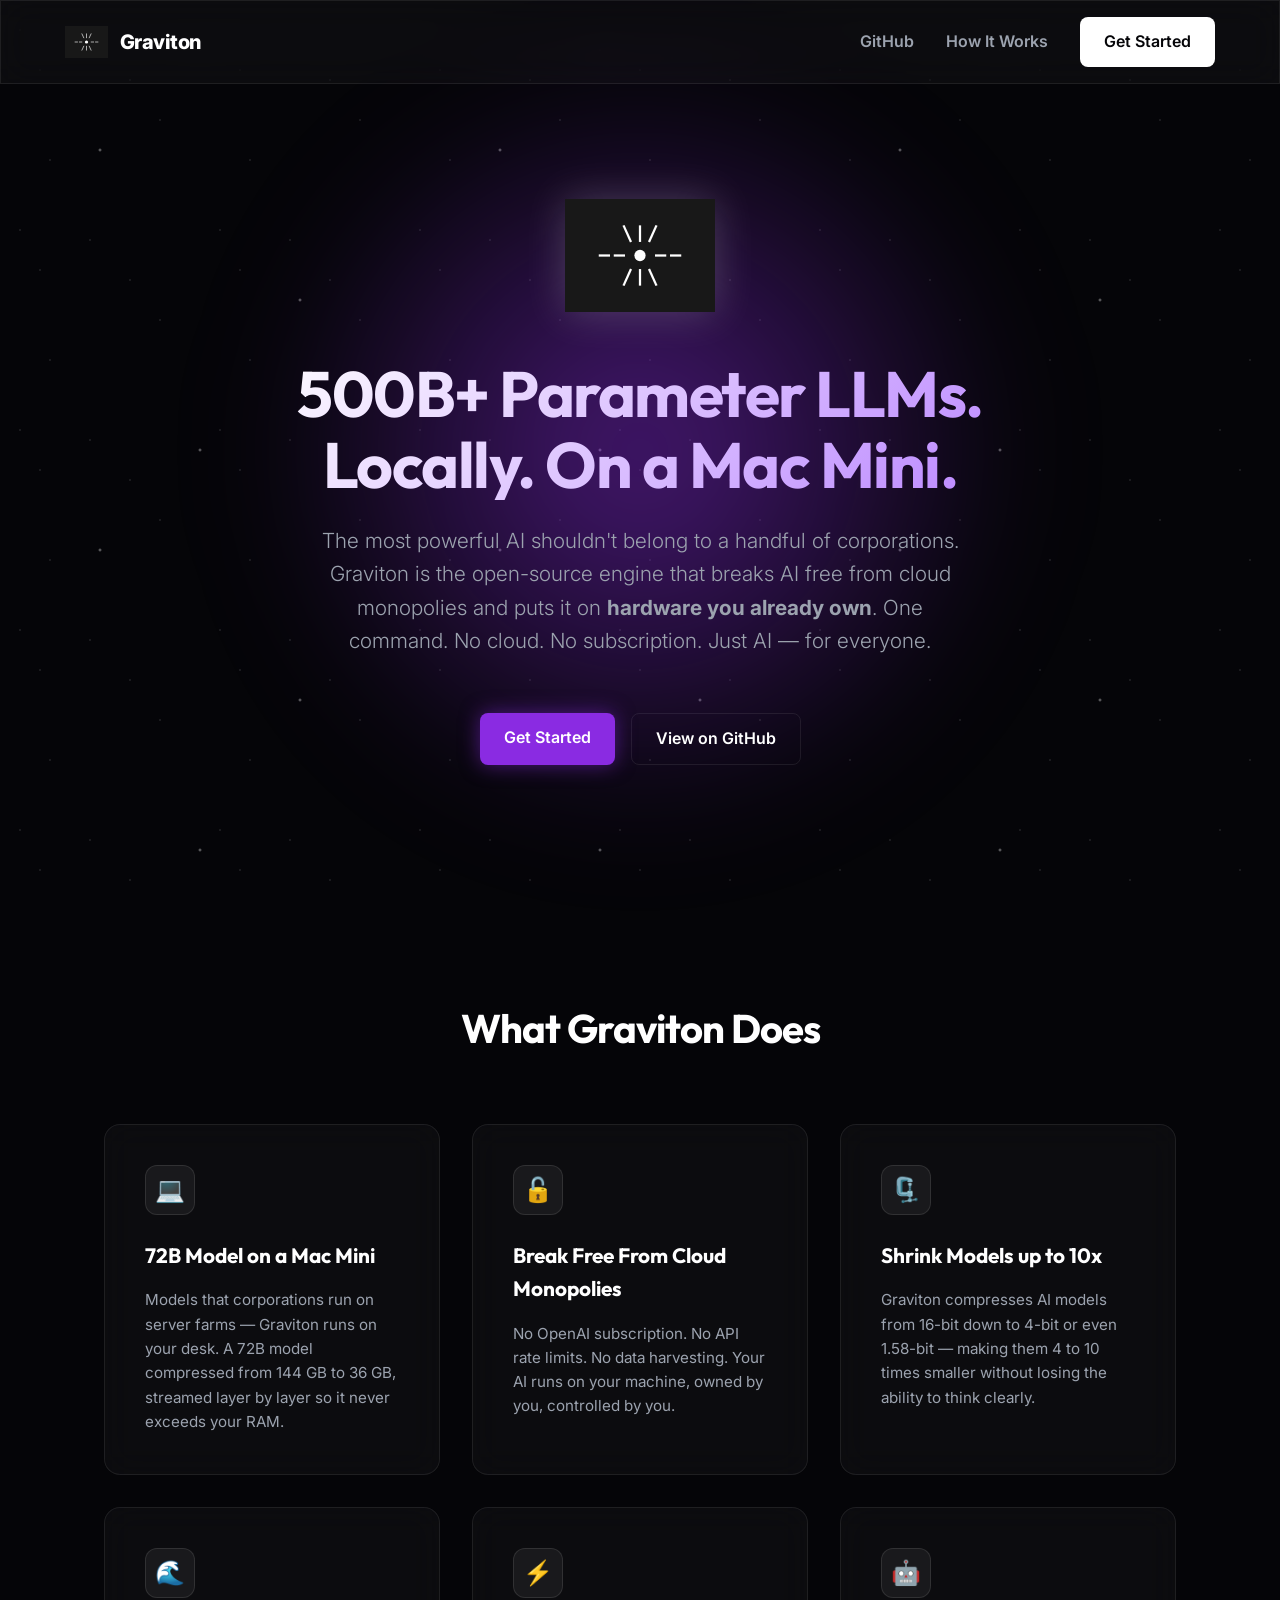
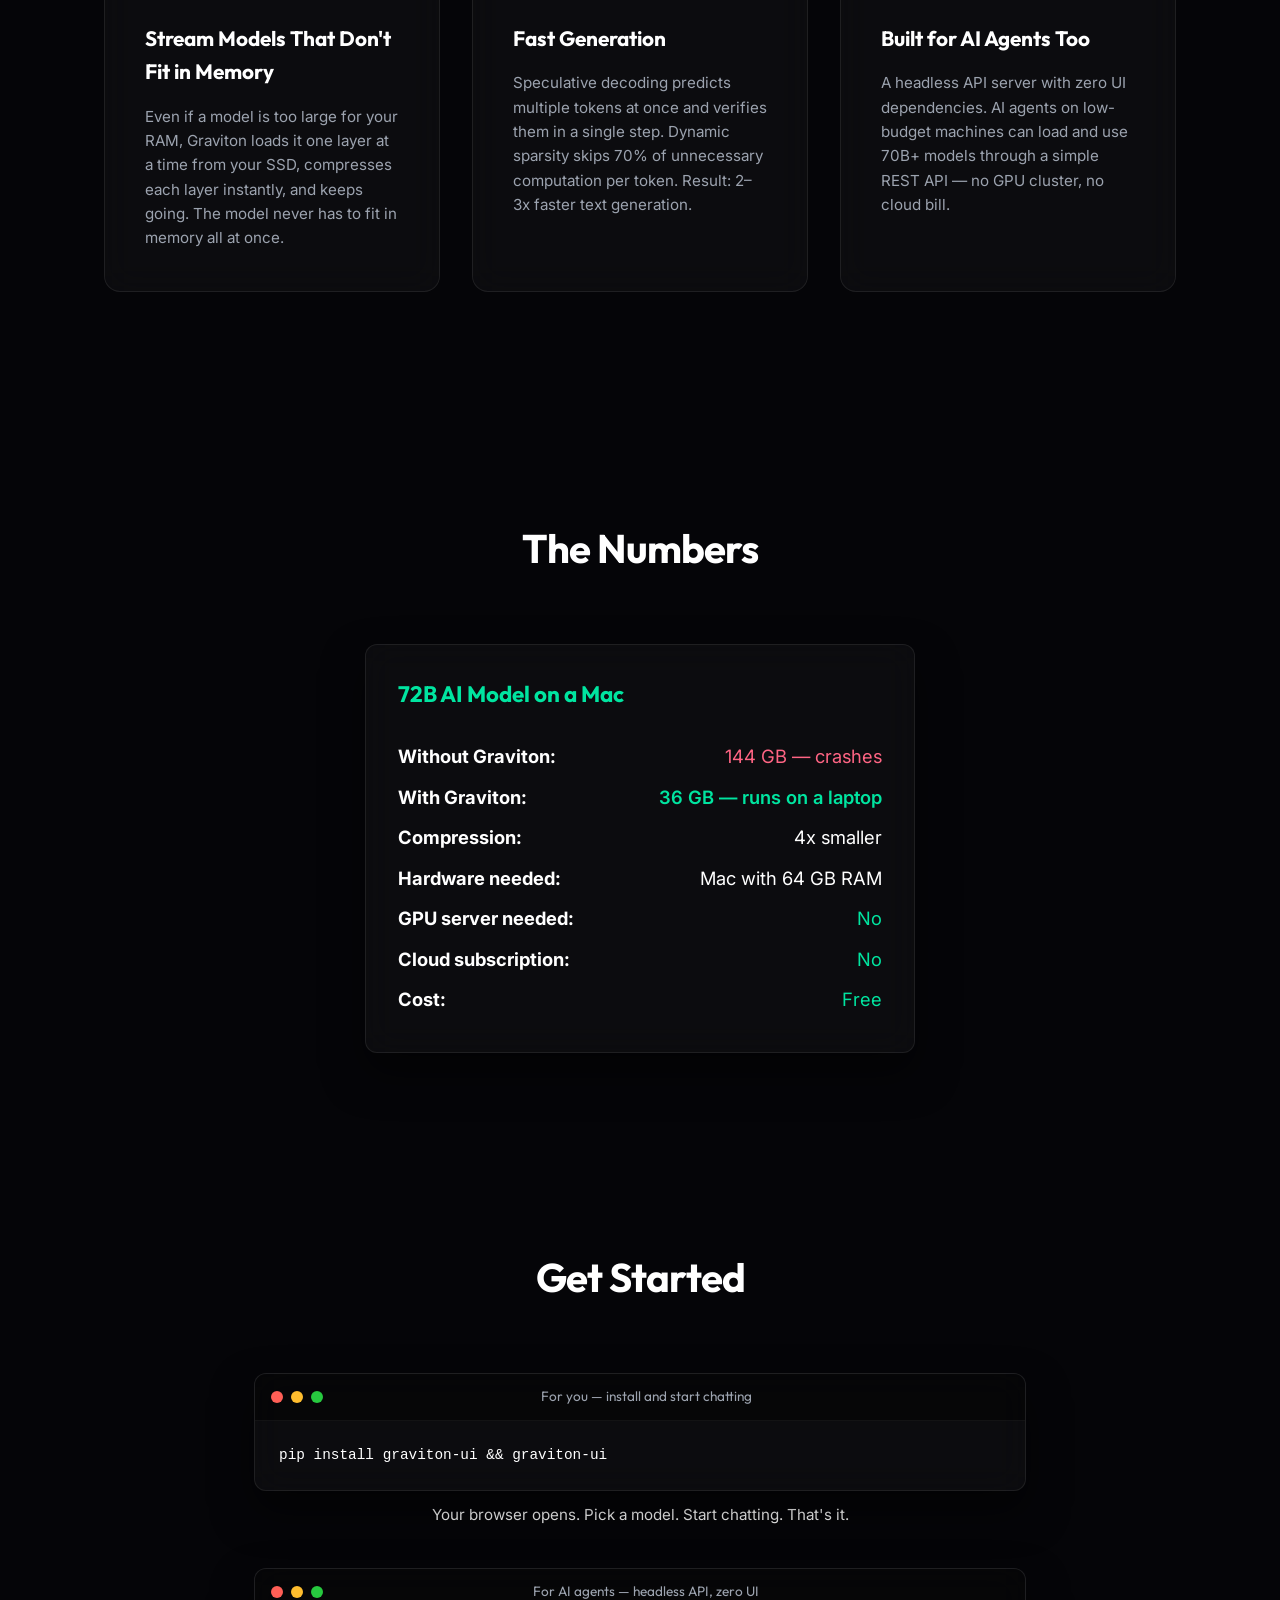
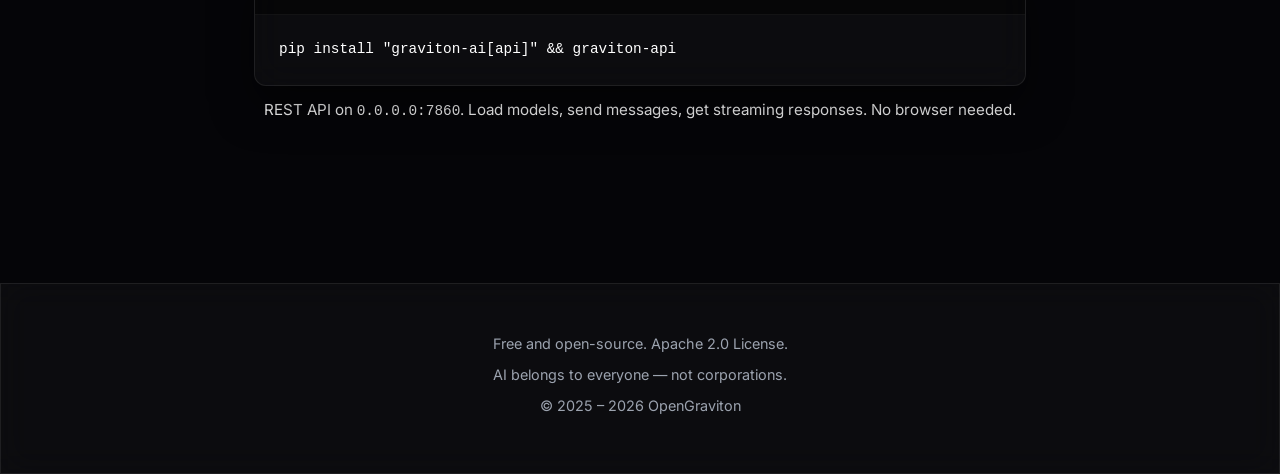
==== commit 6120c4b8: "Update index.html to emphasize Graviton's capabilities and accessibility - Revised meta descriptions" ====
--- a/index.html
+++ b/index.html
@@ -5,21 +5,21 @@
     <meta charset="UTF-8">
     <meta name="viewport" content="width=device-width, initial-scale=1.0">
     <meta name="description"
-        content="Run powerful AI models on your own computer. Graviton is a free, open-source engine that makes 70B+ parameter language models fit on a laptop — no cloud, no GPU server, no monthly bill.">
+        content="Graviton — open-source engine that runs 500B+ parameter LLMs locally on a Mac Mini. AI belongs to everyone, not corporations. Break free from cloud monopolies.">
     <meta name="keywords"
-        content="run AI locally, local LLM, run LLM on laptop, free AI, open source AI, AI without GPU, AI on Mac, 70B model laptop, private AI, offline AI, Graviton, OpenGraviton, AI for everyone, affordable AI, consumer hardware AI, Mac Mini AI, Apple Silicon AI">
-
-    <meta property="og:title" content="Graviton — Run AI on Your Own Computer">
+        content="run LLM locally, 500B LLM Mac Mini, local AI, free AI, open source LLM, AI without cloud, AI on Mac, 70B model laptop, private AI, offline AI, Graviton, OpenGraviton, democratize AI, AI for everyone, consumer hardware AI, Apple Silicon AI, break AI monopoly">
+
+    <meta property="og:title" content="Graviton — 500B+ LLMs on a Mac Mini. AI for Everyone.">
     <meta property="og:description"
-        content="Free, open-source engine that runs 70B+ parameter AI models on your laptop. No cloud. No GPU server. No monthly bill.">
+        content="The most powerful AI models shouldn't belong to corporations. Graviton runs them on your hardware. Open-source. Free. One command.">
     <meta property="og:type" content="website">
     <meta property="og:url" content="https://opengraviton.github.io">
     <meta property="og:image" content="https://opengraviton.github.io/assets/logo.svg">
 
     <meta name="twitter:card" content="summary_large_image">
-    <meta name="twitter:title" content="Graviton — Run AI on Your Own Computer">
+    <meta name="twitter:title" content="Graviton — 500B+ LLMs on a Mac Mini. AI for Everyone.">
     <meta name="twitter:description"
-        content="Free, open-source engine that runs 70B+ parameter AI models on your laptop. No cloud, no GPU server, no monthly bill.">
+        content="The most powerful AI models shouldn't belong to corporations. Graviton runs them on your hardware. Open-source. Free. One command.">
 
     <script type="application/ld+json">
     {
@@ -29,7 +29,7 @@
       "alternateName": "OpenGraviton",
       "operatingSystem": "macOS, Linux, Windows",
       "applicationCategory": "DeveloperApplication",
-      "description": "Free, open-source AI inference engine that runs 70B+ parameter language models on consumer hardware like a Mac or laptop. Compresses a 144 GB model down to 36 GB using streaming layer-by-layer quantization, so you can run powerful AI locally without a cloud subscription or GPU server.",
+      "description": "Open-source AI inference engine that breaks AI free from cloud monopolies. Runs 500B+ parameter language models locally on consumer hardware like a Mac Mini. Compresses and streams models layer-by-layer so they fit on hardware you already own. AI belongs to everyone.",
       "url": "https://opengraviton.github.io",
       "downloadUrl": "https://github.com/opengraviton/graviton",
       "softwareVersion": "0.1.0",
@@ -48,7 +48,7 @@
     }
     </script>
 
-    <title>Graviton — Run AI on Your Own Computer</title>
+    <title>Graviton — 500B+ LLMs on a Mac Mini | AI for Everyone</title>
 
     <link
         href="https://fonts.googleapis.com/css2?family=Inter:wght@300;400;600;800&family=Outfit:wght@400;700;900&display=swap"
@@ -80,11 +80,12 @@
                 <div class="logo-container floating">
                     <img src="assets/logo.svg" alt="Graviton" class="main-logo">
                 </div>
-                <h1 class="gradient-text">Run powerful AI on your own computer</h1>
+                <h1 class="gradient-text">500B+ Parameter LLMs. Locally. On a Mac Mini.</h1>
                 <p class="subtitle">
-                    Today's best AI models need a $10,000 GPU server.
-                    Graviton makes them run on <strong>a laptop</strong>.
-                    Free. Open-source. One command.
+                    The most powerful AI shouldn't belong to a handful of corporations.
+                    Graviton is the open-source engine that breaks AI free from cloud monopolies
+                    and puts it on <strong>hardware you already own</strong>.
+                    One command. No cloud. No subscription. Just AI — for everyone.
                 </p>
                 <div class="cta-group">
                     <a href="#start" class="btn btn-glow">Get Started</a>
@@ -100,17 +101,17 @@
 
                 <div class="feature-card glassmorphism hover-tilt">
                     <div class="icon-wrapper"><span>💻</span></div>
-                    <h3>Run 70B Models on a Mac</h3>
-                    <p>A 72-billion parameter AI model normally needs 144 GB of memory.
-                        Graviton compresses it to 36 GB — and loads it
-                        piece by piece so your computer never runs out of RAM.</p>
-                </div>
-
-                <div class="feature-card glassmorphism hover-tilt">
-                    <div class="icon-wrapper"><span>🔒</span></div>
-                    <h3>Your Data Stays on Your Machine</h3>
-                    <p>No cloud. No API keys. No monthly bill. Everything runs locally.
-                        Your conversations and data never leave your computer.</p>
+                    <h3>72B Model on a Mac Mini</h3>
+                    <p>Models that corporations run on server farms — Graviton runs on
+                        your desk. A 72B model compressed from 144 GB to 36 GB,
+                        streamed layer by layer so it never exceeds your RAM.</p>
+                </div>
+
+                <div class="feature-card glassmorphism hover-tilt">
+                    <div class="icon-wrapper"><span>🔓</span></div>
+                    <h3>Break Free From Cloud Monopolies</h3>
+                    <p>No OpenAI subscription. No API rate limits. No data harvesting.
+                        Your AI runs on your machine, owned by you, controlled by you.</p>
                 </div>
 
                 <div class="feature-card glassmorphism hover-tilt">
@@ -220,7 +221,7 @@
 
     <footer class="glassmorphism">
         <p>Free and open-source. Apache 2.0 License.</p>
-        <p>AI should be accessible to everyone.</p>
+        <p>AI belongs to everyone — not corporations.</p>
         <p>&copy; 2025 – 2026 OpenGraviton</p>
     </footer>
 
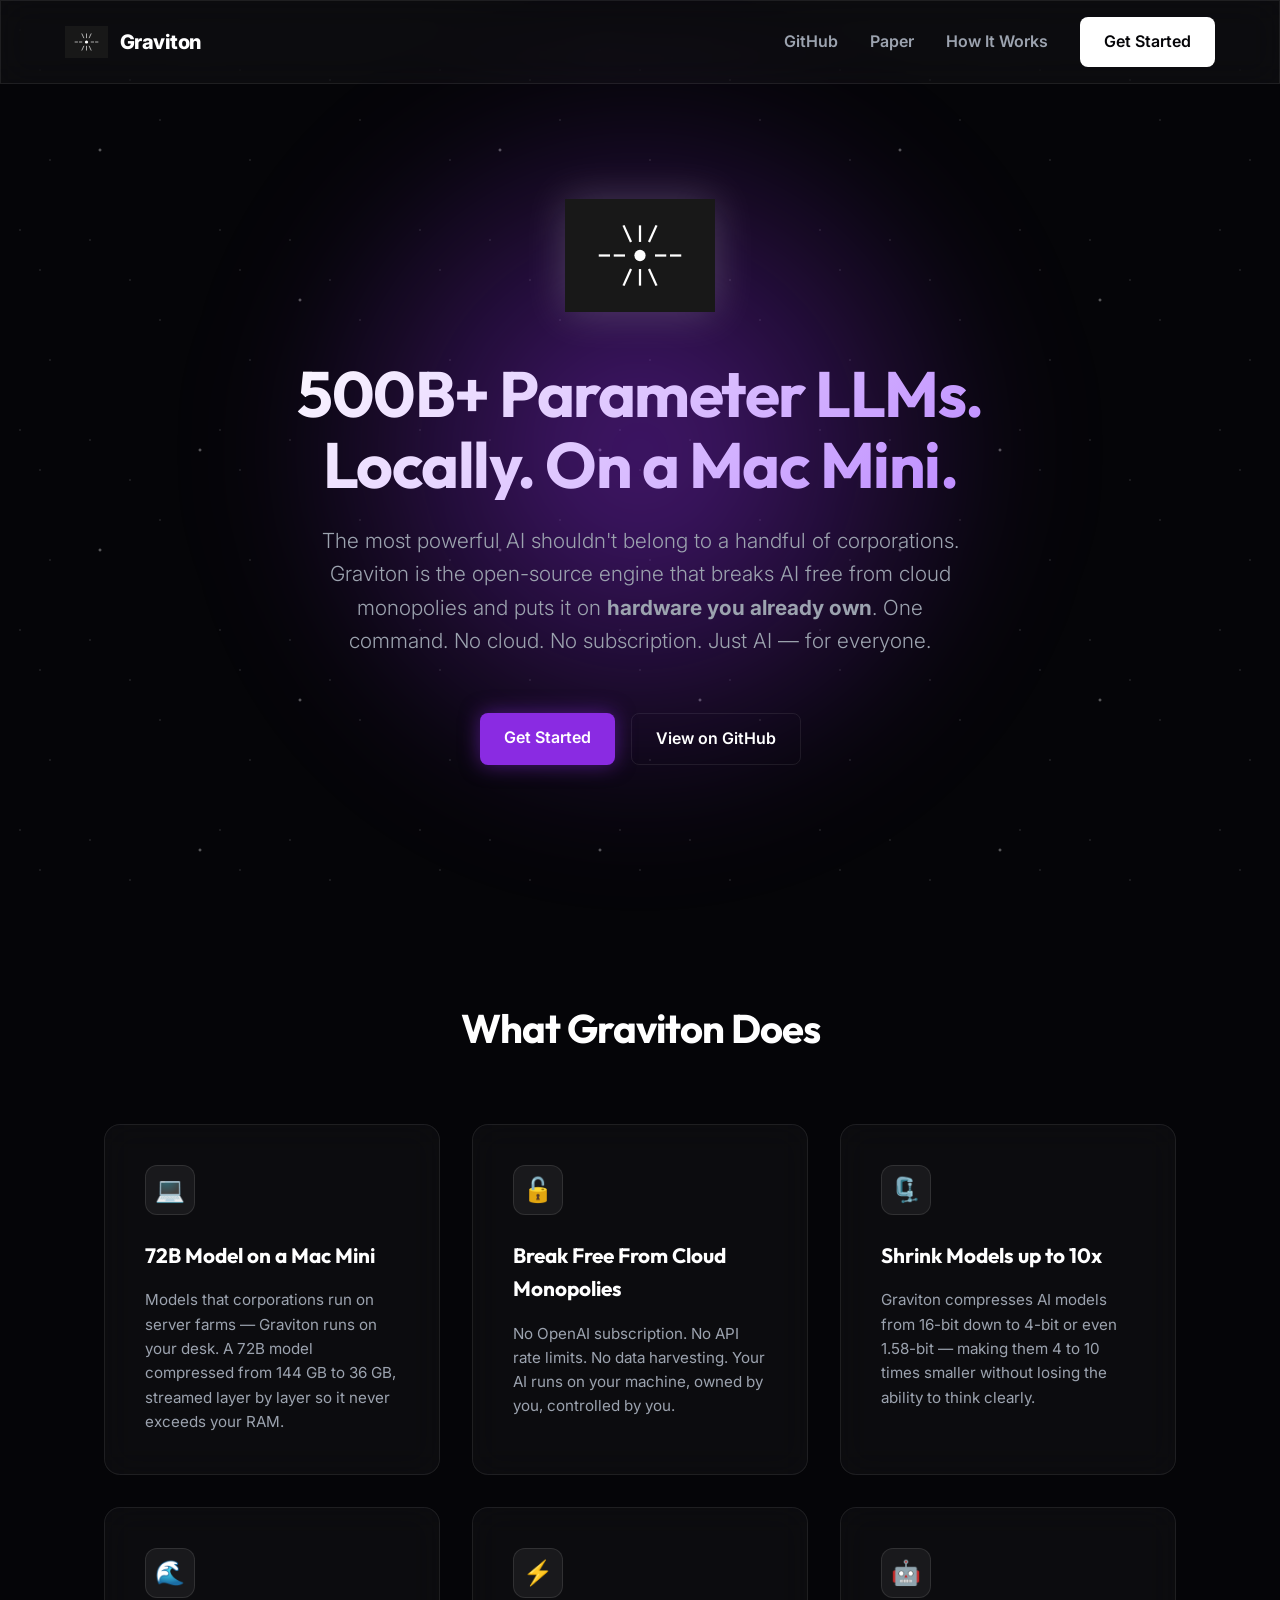
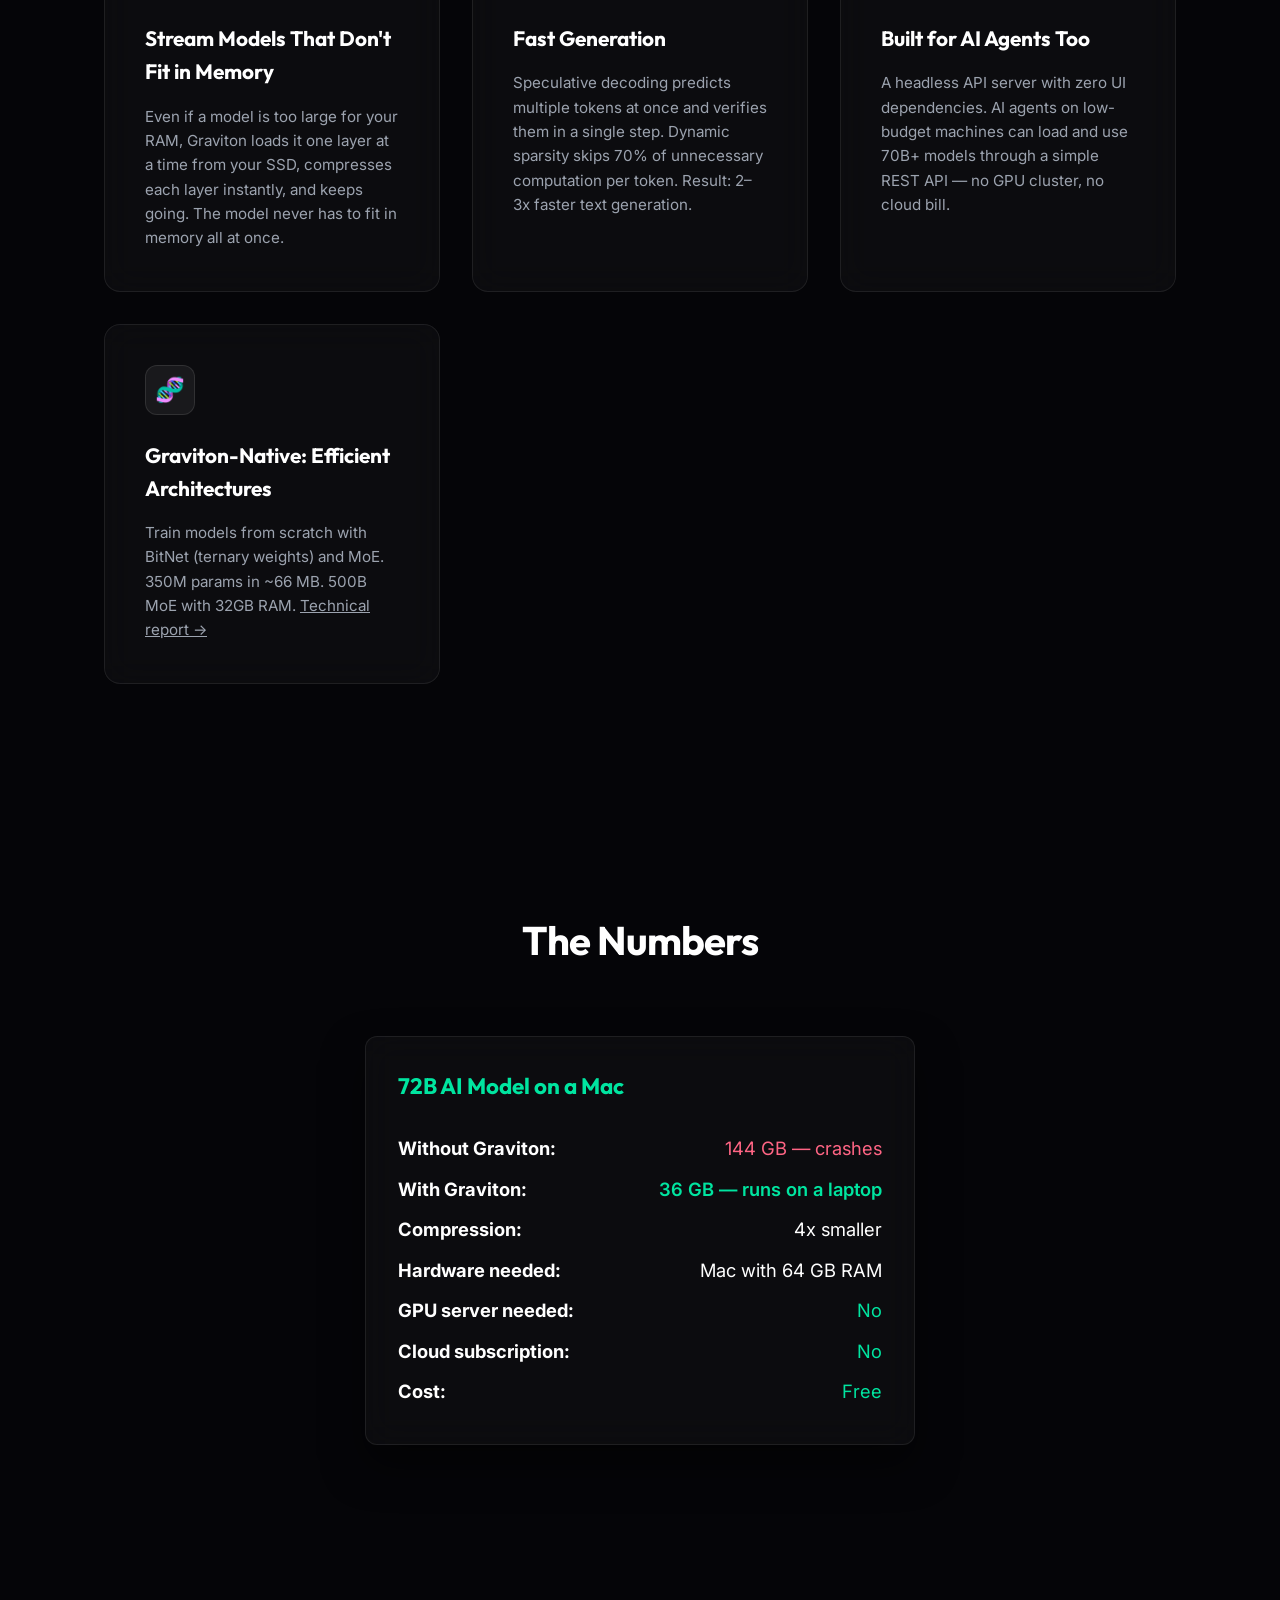
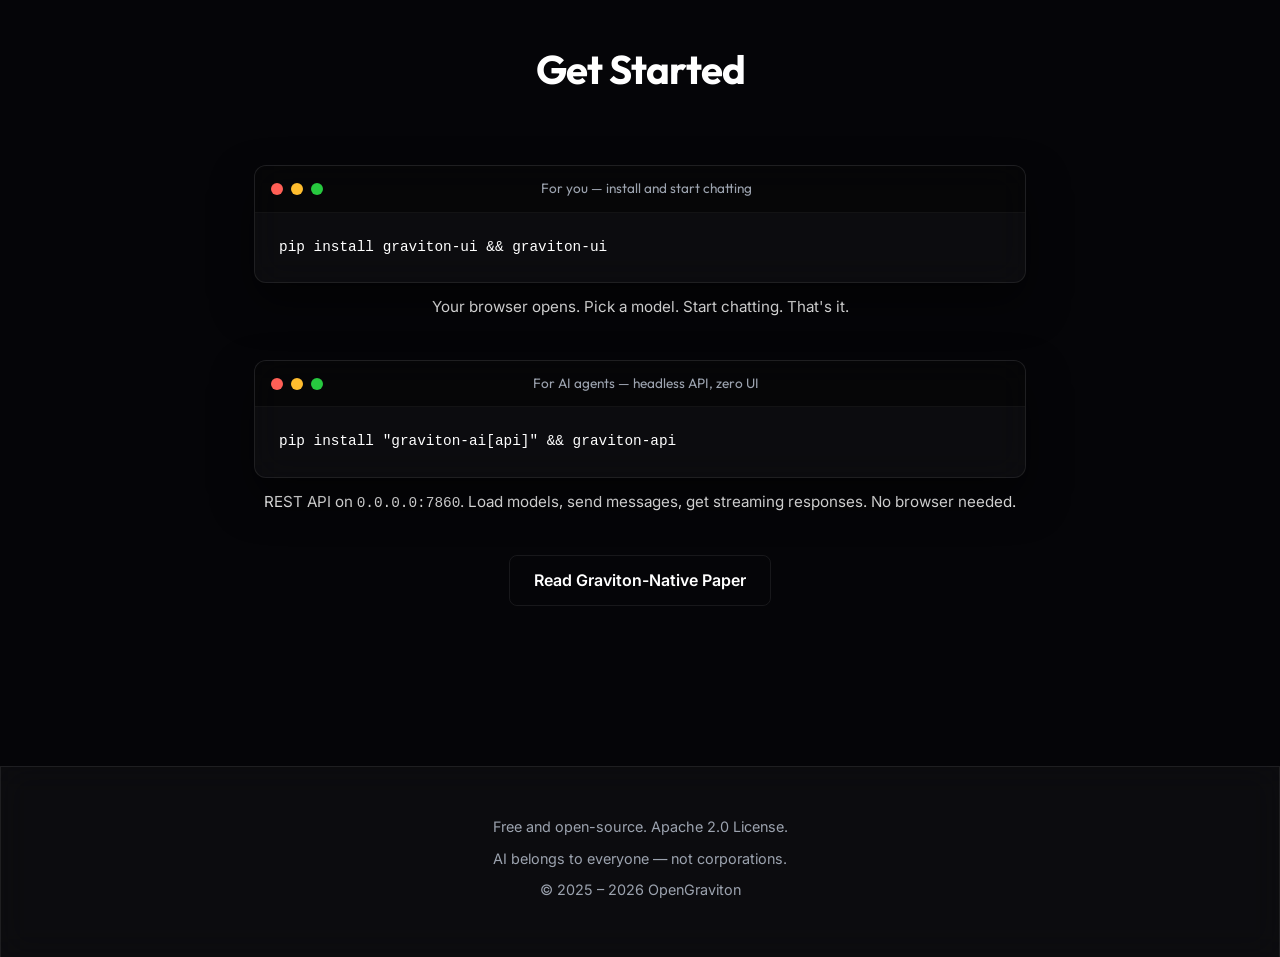
==== commit 50aa3a3d: "Enhance index.html with new Graviton-Native features and links - Updated meta keywords to include Gr" ====
--- a/index.html
+++ b/index.html
@@ -7,7 +7,7 @@
     <meta name="description"
         content="Graviton — open-source engine that runs 500B+ parameter LLMs locally on a Mac Mini. AI belongs to everyone, not corporations. Break free from cloud monopolies.">
     <meta name="keywords"
-        content="run LLM locally, 500B LLM Mac Mini, local AI, free AI, open source LLM, AI without cloud, AI on Mac, 70B model laptop, private AI, offline AI, Graviton, OpenGraviton, democratize AI, AI for everyone, consumer hardware AI, Apple Silicon AI, break AI monopoly">
+        content="run LLM locally, 500B LLM Mac Mini, local AI, free AI, open source LLM, AI without cloud, AI on Mac, 70B model laptop, private AI, offline AI, Graviton, OpenGraviton, Graviton-Native, BitNet, MoE, democratize AI, AI for everyone, consumer hardware AI, Apple Silicon AI, break AI monopoly, 32GB RAM LLM">
 
     <meta property="og:title" content="Graviton — 500B+ LLMs on a Mac Mini. AI for Everyone.">
     <meta property="og:description"
@@ -40,6 +40,7 @@
         "One command install and launch",
         "Compresses models up to 10x to fit in limited memory",
         "Streams large models layer-by-layer so they never exceed your RAM",
+        "Graviton-Native: BitNet and MoE architectures for 32GB RAM",
         "Headless API server for AI agents on low-budget hardware",
         "Works on Apple Silicon, NVIDIA GPU, or CPU",
         "Chat UI included — pick a model and start talking",
@@ -68,6 +69,7 @@
         </div>
         <div class="nav-links">
             <a href="https://github.com/opengraviton/graviton" target="_blank" class="nav-link">GitHub</a>
+            <a href="paper.html" class="nav-link">Paper</a>
             <a href="#how" class="nav-link">How It Works</a>
             <a href="#start" class="btn btn-primary">Get Started</a>
         </div>
@@ -145,6 +147,14 @@
                         through a simple REST API — no GPU cluster, no cloud bill.</p>
                 </div>
 
+                <div class="feature-card glassmorphism hover-tilt">
+                    <div class="icon-wrapper"><span>🧬</span></div>
+                    <h3>Graviton-Native: Efficient Architectures</h3>
+                    <p>Train models from scratch with BitNet (ternary weights) and MoE.
+                        350M params in ~66 MB. 500B MoE with 32GB RAM.
+                        <a href="paper.html" style="color: var(--primary);">Technical report →</a></p>
+                </div>
+
             </div>
         </section>
 
@@ -216,6 +226,9 @@
                 Load models, send messages, get streaming responses. No browser needed.
             </p>
 
+            <div style="text-align: center; margin-top: 2.5rem;">
+                <a href="paper.html" class="btn btn-outline">Read Graviton-Native Paper</a>
+            </div>
         </section>
     </main>
 
